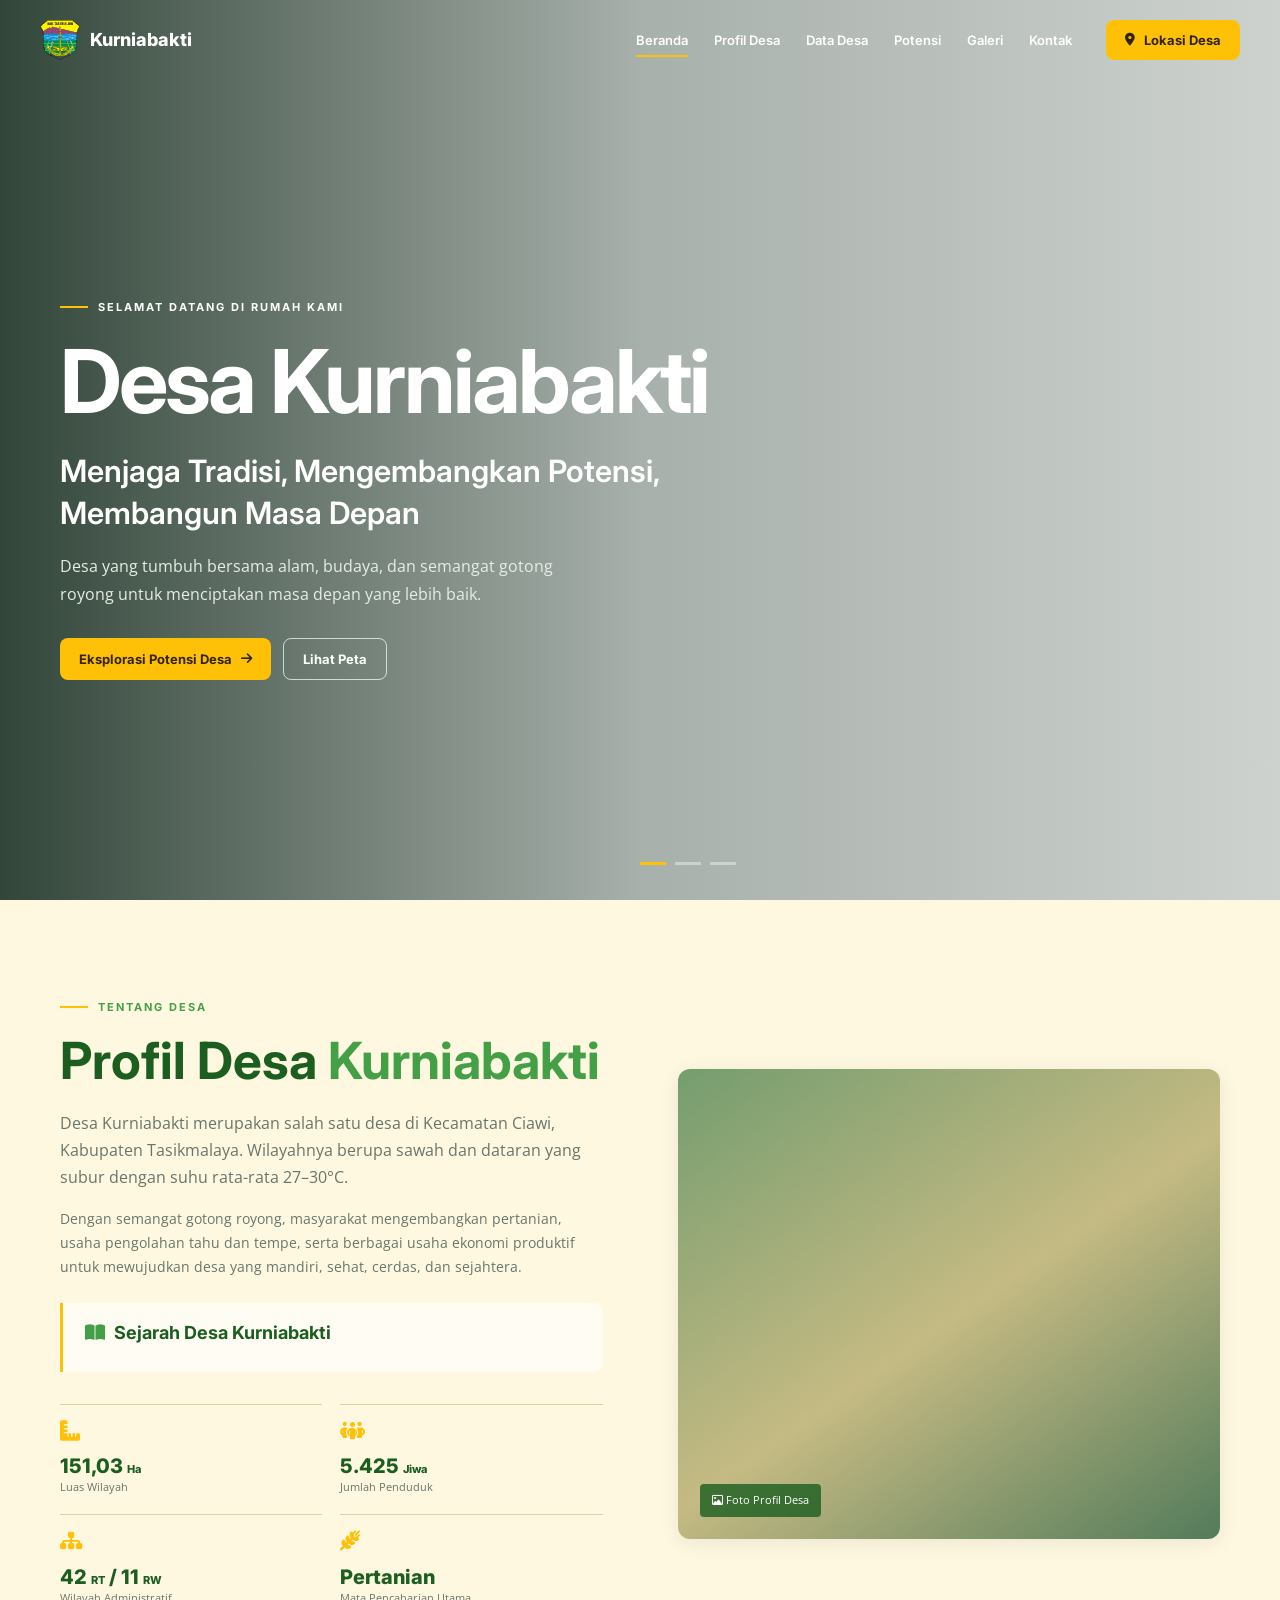
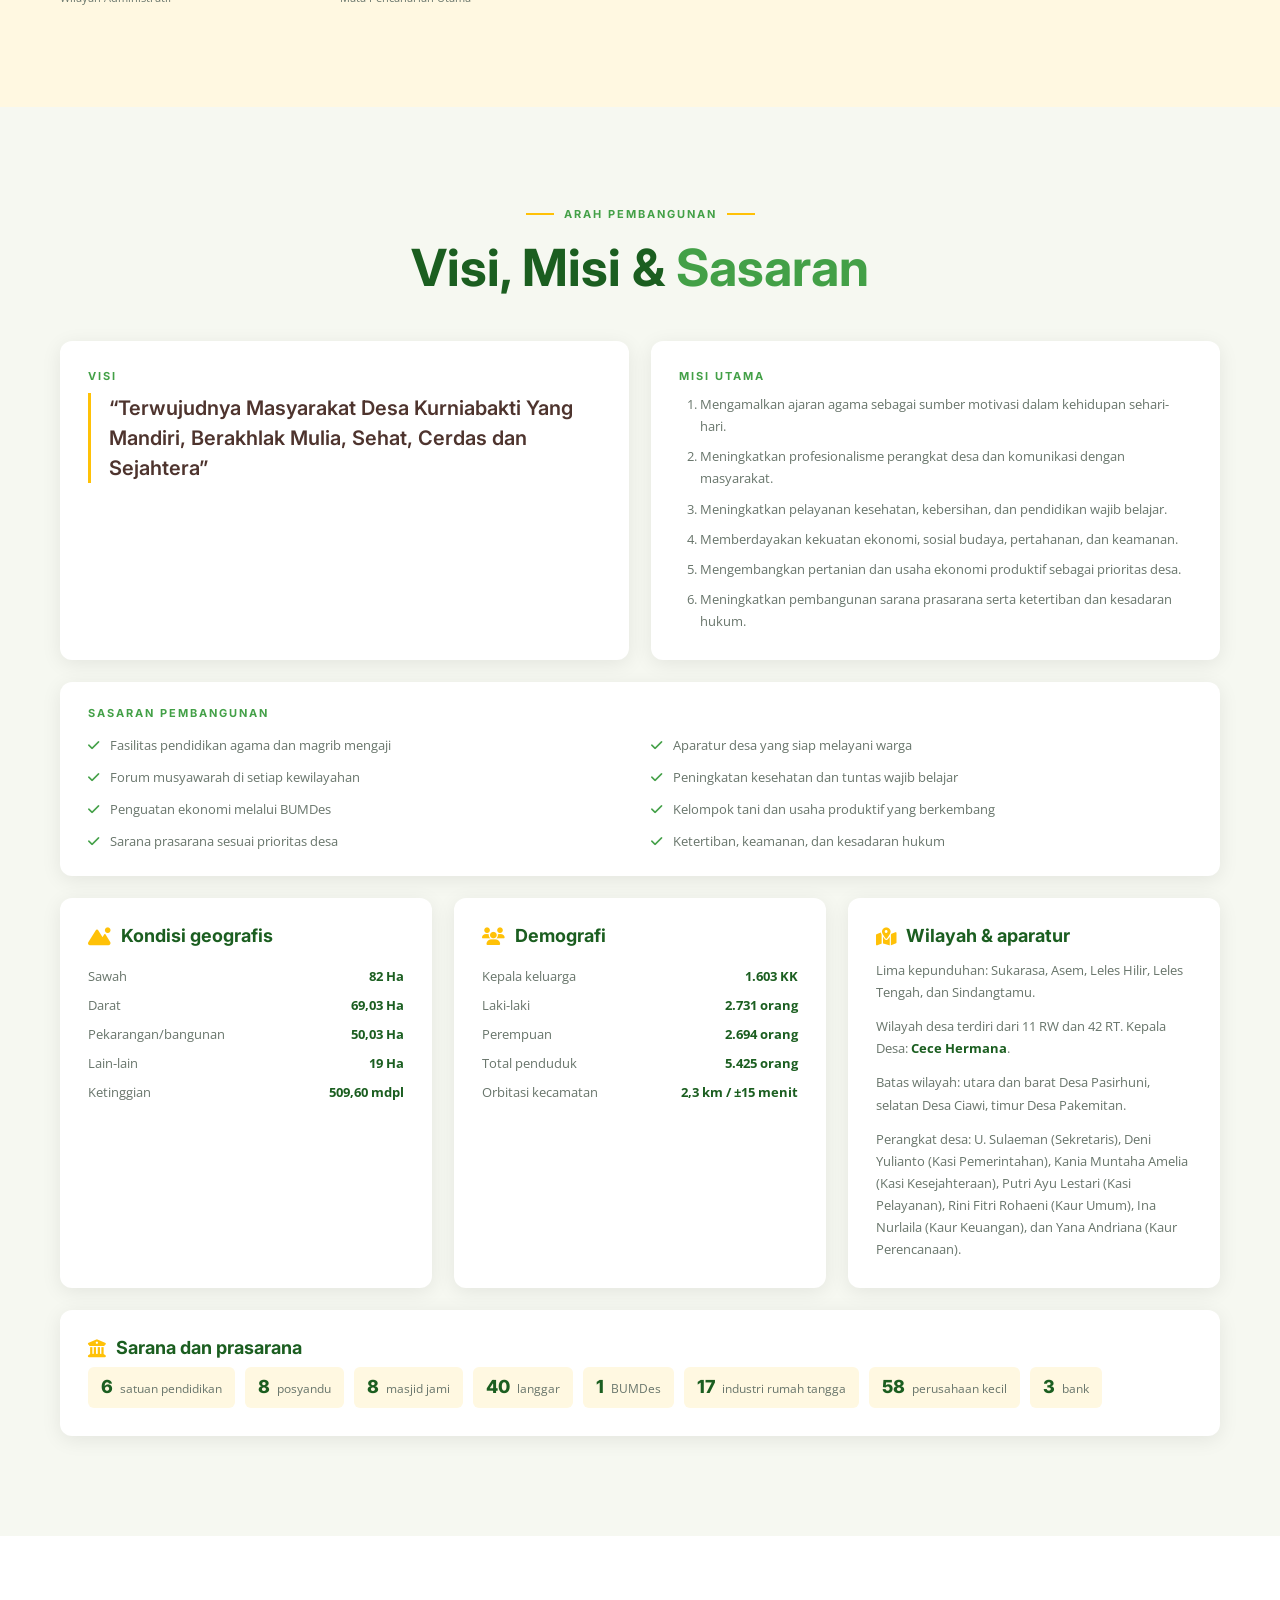
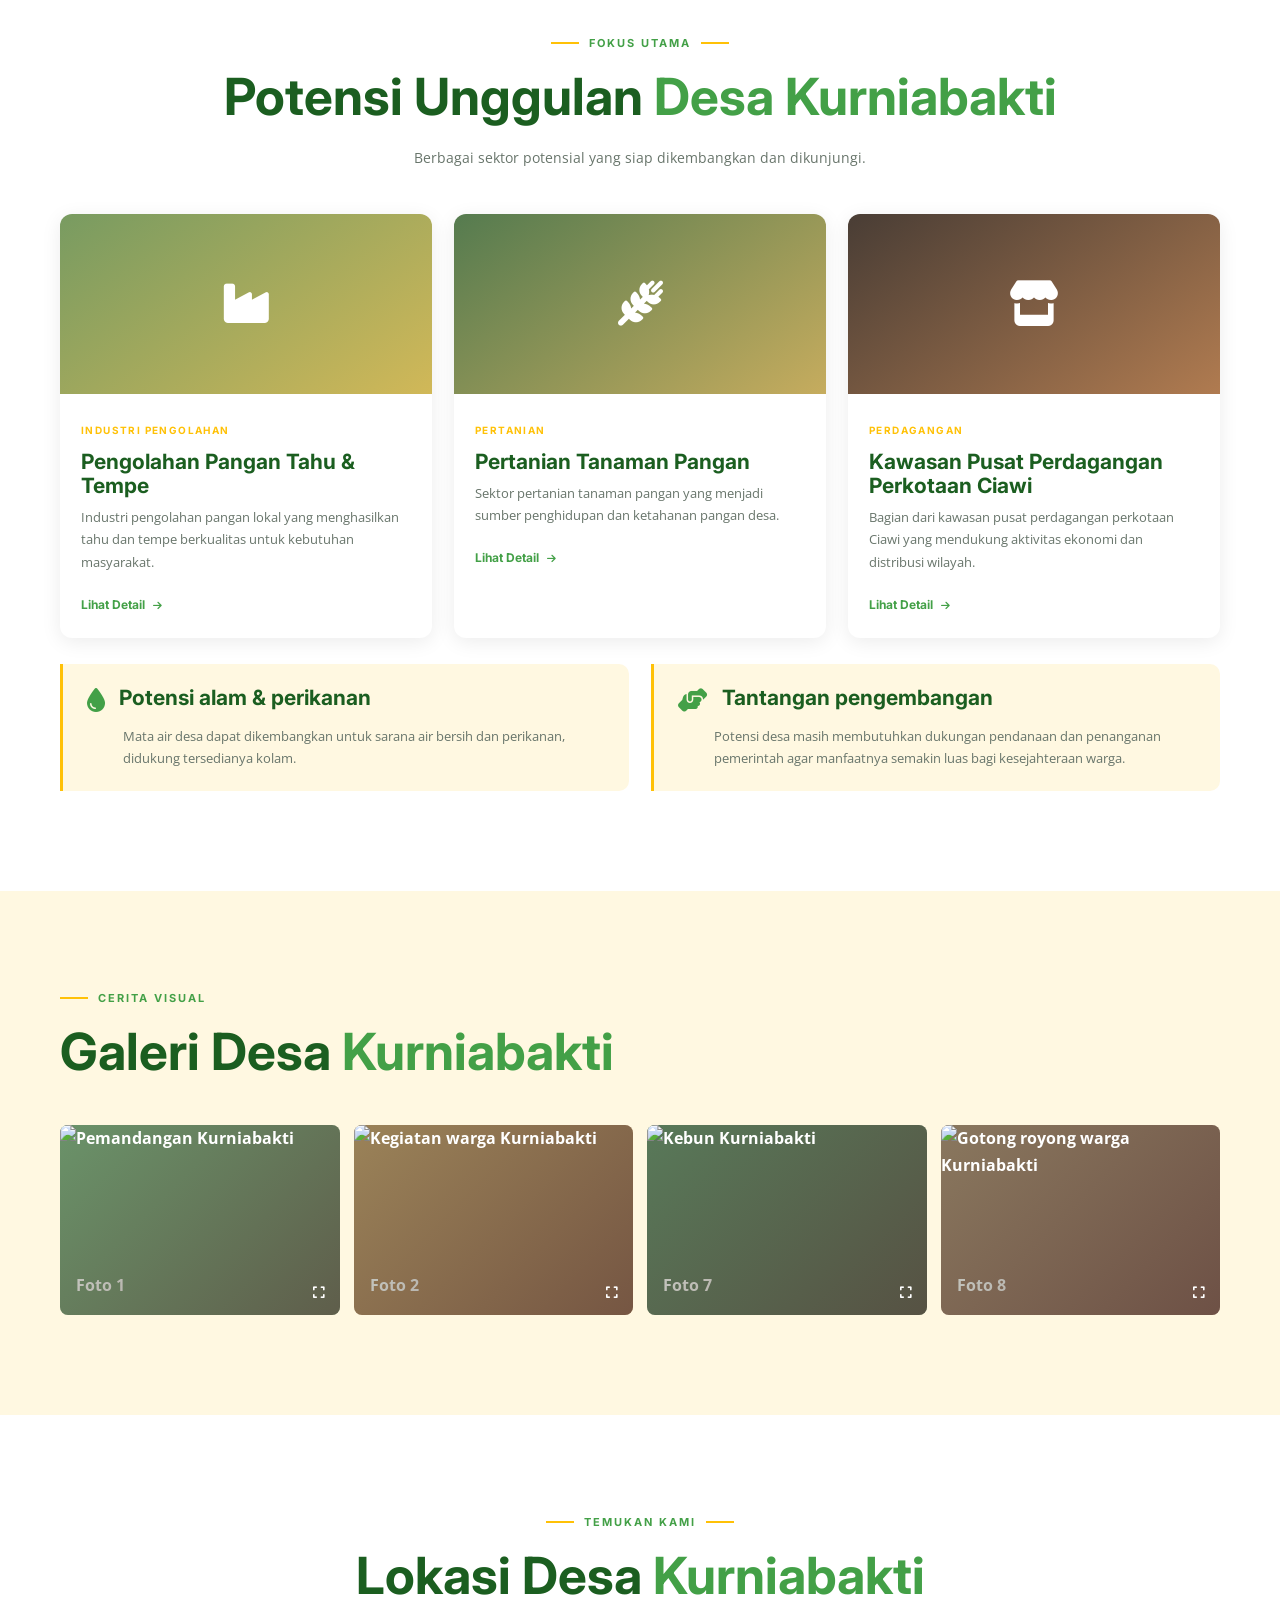
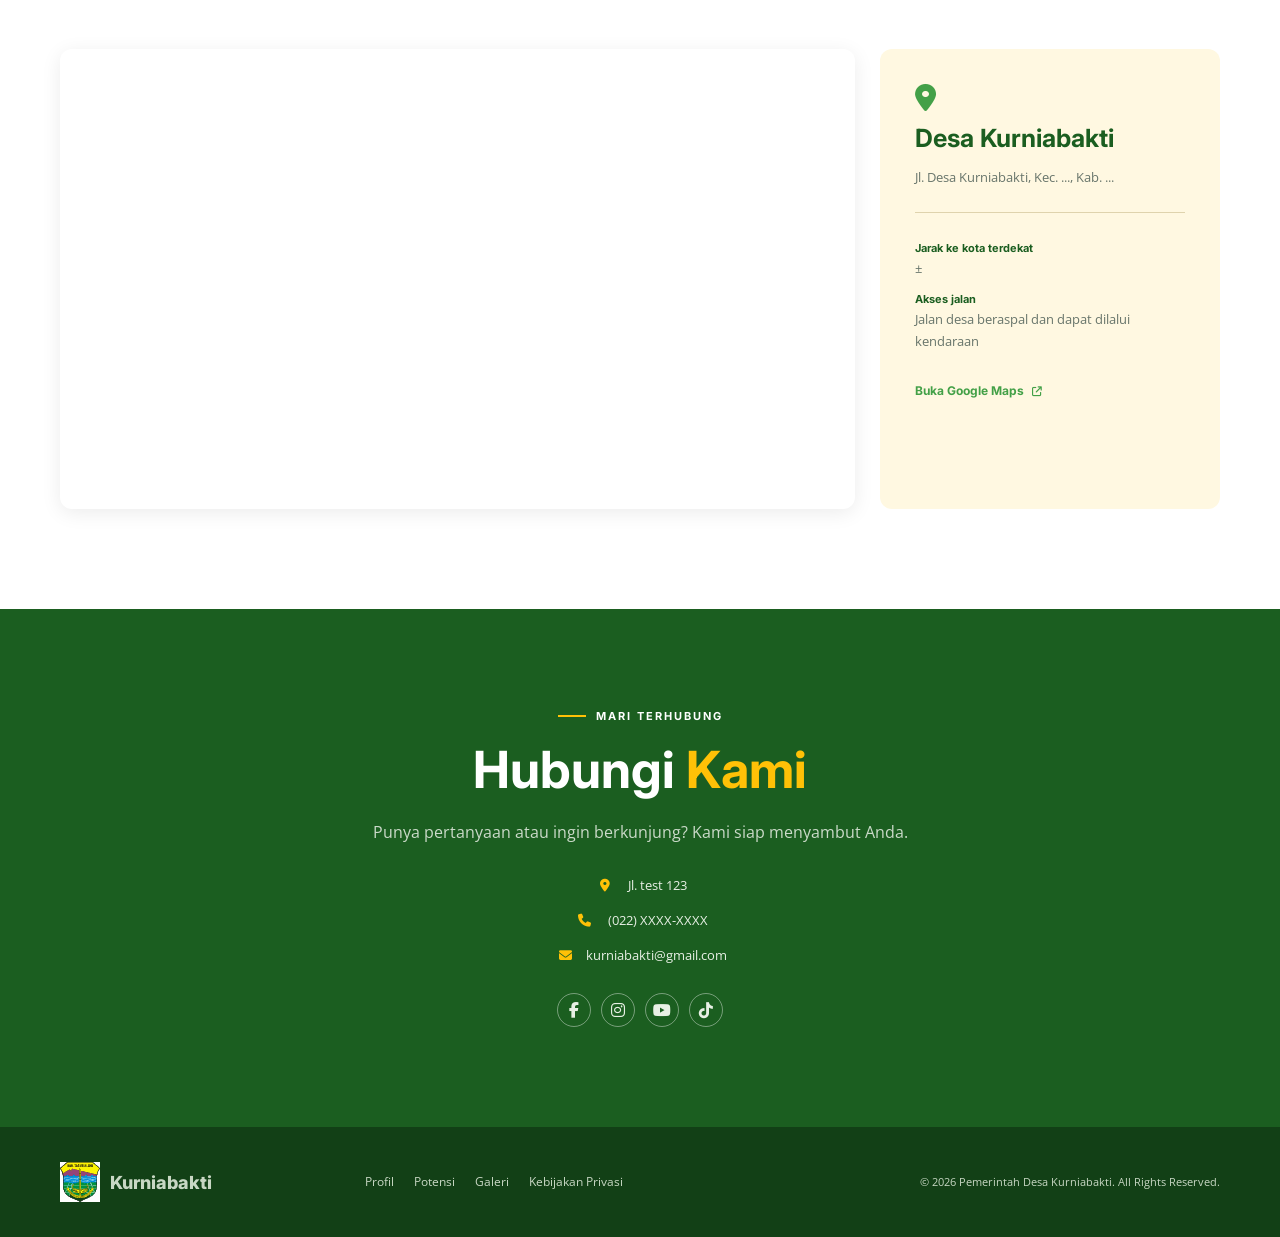
==== index.html @ 440e09b4 "pertama kali comit" ====
<!doctype html>
<html lang="id">
  <head>
    <meta charset="UTF-8" />
    <meta name="viewport" content="width=device-width, initial-scale=1.0" />
    <meta name="description" content="Website resmi Desa Kurniabakti" />
    <title>Desa Kurniabakti | Menjaga Tradisi, Mengembangkan Potensi</title>
    <link rel="preconnect" href="https://fonts.googleapis.com" />
    <link rel="preconnect" href="https://fonts.gstatic.com" crossorigin />
    <link
      href="https://fonts.googleapis.com/css2?family=Inter:wght@400;500;600;700;800&family=Open+Sans:wght@400;500;600;700&display=swap"
      rel="stylesheet"
    />
    <link
      rel="stylesheet"
      href="https://cdnjs.cloudflare.com/ajax/libs/font-awesome/6.5.2/css/all.min.css"
    />
    <link
      rel="stylesheet"
      href="https://unpkg.com/leaflet@1.9.4/dist/leaflet.css"
      crossorigin=""
    />
    <link rel="stylesheet" href="css/style.css" />
  </head>
  <body>
    <header class="site-header" id="top">
      <a class="brand" href="#beranda"
        ><img src="assets/icons/image.svg" alt="Logo Desa Kurniabakti" /><span
          >Kurniabakti<small></small></span></a
      ><button class="menu-toggle" aria-label="Buka menu">
        <i class="fa-solid fa-bars"></i>
      </button>
      <nav class="main-nav">
        <a class="active" href="#beranda">Beranda</a
        ><a href="#profil">Profil Desa</a><a href="#data-desa">Data Desa</a
        ><a href="#potensi">Potensi</a><a href="#galeri">Galeri</a
        ><a href="#kontak">Kontak</a>
      </nav>
      <a class="button button-accent" href="#peta"
        ><i class="fa-solid fa-location-dot"></i> Lokasi Desa</a
      >
    </header>
    <main>
      <section id="beranda" class="hero">
        <div class="hero-slides">
          <div class="hero-slide slide-one"></div>
          <div class="hero-slide slide-two"></div>
          <div class="hero-slide slide-three"></div>
        </div>
        <div class="hero-overlay"></div>
        <div class="hero-content container reveal">
          <p class="eyebrow light">
            <span></span> Selamat datang di rumah kami
          </p>
          <h1>Desa Kurniabakti</h1>
          <h2>Menjaga Tradisi, Mengembangkan Potensi, Membangun Masa Depan</h2>
          <p>
            Desa yang tumbuh bersama alam, budaya, dan semangat gotong royong
            untuk menciptakan masa depan yang lebih baik.
          </p>
          <div class="hero-actions">
            <a class="button button-accent" href="#potensi"
              >Eksplorasi Potensi Desa
              <i class="fa-solid fa-arrow-right"></i></a
            ><a class="button button-outline-light" href="#peta">Lihat Peta</a>
          </div>
        </div>
        <div class="slide-dots">
          <button class="active" aria-label="Slide 1"></button
          ><button aria-label="Slide 2"></button
          ><button aria-label="Slide 3"></button>
        </div>
      </section>
      <section id="profil" class="section profile-section">
        <div class="container profile-grid">
          <div class="reveal">
            <p class="eyebrow"><span></span> Tentang desa</p>
            <h2>Profil Desa <em>Kurniabakti</em></h2>
            <p class="lead">
              Desa Kurniabakti merupakan salah satu desa di Kecamatan Ciawi,
              Kabupaten Tasikmalaya. Wilayahnya berupa sawah dan dataran yang
              subur dengan suhu rata-rata 27–30°C.
            </p>
            <p>
              Dengan semangat gotong royong, masyarakat mengembangkan pertanian,
              usaha pengolahan tahu dan tempe, serta berbagai usaha ekonomi
              produktif untuk mewujudkan desa yang mandiri, sehat, cerdas, dan
              sejahtera.
            </p>
            <div class="history-block">
              <h3>
                <i class="fa-solid fa-book-open"></i> Sejarah Desa Kurniabakti
              </h3>
              <!-- <p>
                Tuliskan sejarah berdirinya Desa Kurniabakti di sini. Bagian ini
                dapat diisi dengan asal-usul nama desa, perkembangan wilayah,
                tokoh masyarakat, serta peristiwa penting yang membentuk desa.
              </p> -->
            </div>

            <div class="facts">
              <div>
                <i class="fa-solid fa-ruler-combined"></i
                ><strong>151,03 <small>Ha</small></strong
                ><span>Luas Wilayah</span>
              </div>
              <div>
                <i class="fa-solid fa-people-group"></i
                ><strong>5.425 <small>Jiwa</small></strong
                ><span>Jumlah Penduduk</span>
              </div>
              <div>
                <i class="fa-solid fa-sitemap"></i
                ><strong>42 <small>RT</small> / 11 <small>RW</small></strong
                ><span>Wilayah Administratif</span>
              </div>
              <div>
                <i class="fa-solid fa-wheat-awn"></i><strong>Pertanian</strong
                ><span>Mata Pencaharian Utama</span>
              </div>
            </div>
          </div>
          <div class="profile-image placeholder-photo reveal">
            <span><i class="fa-regular fa-image"></i> Foto Profil Desa</span>
          </div>
        </div>
      </section>

      <section id="data-desa" class="section village-data-section">
        <div class="container">
          <div class="section-heading center reveal">
            <p class="eyebrow"><span></span> Arah pembangunan <span></span></p>
            <h2>Visi, Misi &amp; <em>Sasaran</em></h2>
          </div>
          <div class="vision-mission-grid">
            <article class="info-panel reveal">
              <p class="eyebrow">Visi</p>
              <blockquote>
                “Terwujudnya Masyarakat Desa Kurniabakti Yang Mandiri, Berakhlak
                Mulia, Sehat, Cerdas dan Sejahtera”
              </blockquote>
            </article>
            <article class="info-panel reveal">
              <p class="eyebrow">Misi utama</p>
              <ol class="mission-list">
                <li>
                  Mengamalkan ajaran agama sebagai sumber motivasi dalam
                  kehidupan sehari-hari.
                </li>
                <li>
                  Meningkatkan profesionalisme perangkat desa dan komunikasi
                  dengan masyarakat.
                </li>
                <li>
                  Meningkatkan pelayanan kesehatan, kebersihan, dan pendidikan
                  wajib belajar.
                </li>
                <li>
                  Memberdayakan kekuatan ekonomi, sosial budaya, pertahanan, dan
                  keamanan.
                </li>
                <li>
                  Mengembangkan pertanian dan usaha ekonomi produktif sebagai
                  prioritas desa.
                </li>
                <li>
                  Meningkatkan pembangunan sarana prasarana serta ketertiban dan
                  kesadaran hukum.
                </li>
              </ol>
            </article>
          </div>
          <div class="targets-panel reveal">
            <p class="eyebrow">Sasaran pembangunan</p>
            <div class="target-list">
              <span
                ><i class="fa-solid fa-check"></i> Fasilitas pendidikan agama
                dan magrib mengaji</span
              >
              <span
                ><i class="fa-solid fa-check"></i> Aparatur desa yang siap
                melayani warga</span
              >
              <span
                ><i class="fa-solid fa-check"></i> Forum musyawarah di setiap
                kewilayahan</span
              >
              <span
                ><i class="fa-solid fa-check"></i> Peningkatan kesehatan dan
                tuntas wajib belajar</span
              >
              <span
                ><i class="fa-solid fa-check"></i> Penguatan ekonomi melalui
                BUMDes</span
              >
              <span
                ><i class="fa-solid fa-check"></i> Kelompok tani dan usaha
                produktif yang berkembang</span
              >
              <span
                ><i class="fa-solid fa-check"></i> Sarana prasarana sesuai
                prioritas desa</span
              >
              <span
                ><i class="fa-solid fa-check"></i> Ketertiban, keamanan, dan
                kesadaran hukum</span
              >
            </div>
          </div>
          <div class="data-grid">
            <article class="data-card reveal">
              <h3>
                <i class="fa-solid fa-mountain-sun"></i> Kondisi geografis
              </h3>
              <dl>
                <dt>Sawah</dt>
                <dd>82 Ha</dd>
                <dt>Darat</dt>
                <dd>69,03 Ha</dd>
                <dt>Pekarangan/bangunan</dt>
                <dd>50,03 Ha</dd>
                <dt>Lain-lain</dt>
                <dd>19 Ha</dd>
                <dt>Ketinggian</dt>
                <dd>509,60 mdpl</dd>
              </dl>
            </article>
            <article class="data-card reveal">
              <h3><i class="fa-solid fa-users"></i> Demografi</h3>
              <dl>
                <dt>Kepala keluarga</dt>
                <dd>1.603 KK</dd>
                <dt>Laki-laki</dt>
                <dd>2.731 orang</dd>
                <dt>Perempuan</dt>
                <dd>2.694 orang</dd>
                <dt>Total penduduk</dt>
                <dd>5.425 orang</dd>
                <dt>Orbitasi kecamatan</dt>
                <dd>2,3 km / ±15 menit</dd>
              </dl>
            </article>
            <article class="data-card reveal">
              <h3>
                <i class="fa-solid fa-map-location-dot"></i> Wilayah &amp;
                aparatur
              </h3>
              <p class="data-muted">
                Lima kepunduhan: Sukarasa, Asem, Leles Hilir, Leles Tengah, dan
                Sindangtamu.
              </p>
              <p class="data-muted">
                Wilayah desa terdiri dari 11 RW dan 42 RT. Kepala Desa:
                <strong>Cece Hermana</strong>.
              </p>
              <p class="data-muted">
                Batas wilayah: utara dan barat Desa Pasirhuni, selatan Desa
                Ciawi, timur Desa Pakemitan.
              </p>
              <p class="data-muted">
                Perangkat desa: U. Sulaeman (Sekretaris), Deni Yulianto (Kasi
                Pemerintahan), Kania Muntaha Amelia (Kasi Kesejahteraan), Putri
                Ayu Lestari (Kasi Pelayanan), Rini Fitri Rohaeni (Kaur Umum),
                Ina Nurlaila (Kaur Keuangan), dan Yana Andriana (Kaur
                Perencanaan).
              </p>
            </article>
          </div>
          <div class="facilities reveal">
            <h3>
              <i class="fa-solid fa-building-columns"></i> Sarana dan prasarana
            </h3>
            <div class="facility-list">
              <span><b>6</b> satuan pendidikan</span
              ><span><b>8</b> posyandu</span><span><b>8</b> masjid jami</span
              ><span><b>40</b> langgar</span><span><b>1</b> BUMDes</span
              ><span><b>17</b> industri rumah tangga</span
              ><span><b>58</b> perusahaan kecil</span><span><b>3</b> bank</span>
            </div>
          </div>
        </div>
      </section>

      <section id="potensi" class="section potential-section">
        <div class="container">
          <div class="section-heading center reveal">
            <p class="eyebrow"><span></span> Fokus utama <span></span></p>
            <h2>Potensi Unggulan <em>Desa Kurniabakti</em></h2>
            <p>
              Berbagai sektor potensial yang siap dikembangkan dan dikunjungi.
            </p>
          </div>
          <div class="potential-grid">
            <article class="potential-card reveal">
              <div class="card-image photo-farm">
                <i class="fa-solid fa-industry"></i>
              </div>
              <div class="card-content">
                <span class="card-tag">Industri Pengolahan</span>
                <h3>Pengolahan Pangan Tahu &amp; Tempe</h3>
                <p>
                  Industri pengolahan pangan lokal yang menghasilkan tahu dan
                  tempe berkualitas untuk kebutuhan masyarakat.
                </p>
                <a href="detail-potensi.html?id=tahu-tempe" class="detail-link"
                  >Lihat Detail <i class="fa-solid fa-arrow-right"></i
                ></a>
              </div>
            </article>
            <article class="potential-card reveal">
              <div class="card-image photo-bamboo">
                <i class="fa-solid fa-wheat-awn"></i>
              </div>
              <div class="card-content">
                <span class="card-tag">Pertanian</span>
                <h3>Pertanian Tanaman Pangan</h3>
                <p>
                  Sektor pertanian tanaman pangan yang menjadi sumber
                  penghidupan dan ketahanan pangan desa.
                </p>
                <a
                  href="detail-potensi.html?id=pertanian-tanaman-pangan"
                  class="detail-link"
                  >Lihat Detail <i class="fa-solid fa-arrow-right"></i
                ></a>
              </div>
            </article>
            <article class="potential-card reveal">
              <div class="card-image photo-coffee">
                <i class="fa-solid fa-store"></i>
              </div>
              <div class="card-content">
                <span class="card-tag">Perdagangan</span>
                <h3>Kawasan Pusat Perdagangan Perkotaan Ciawi</h3>
                <p>
                  Bagian dari kawasan pusat perdagangan perkotaan Ciawi yang
                  mendukung aktivitas ekonomi dan distribusi wilayah.
                </p>
                <a
                  href="detail-potensi.html?id=perdagangan-ciawi"
                  class="detail-link"
                  >Lihat Detail <i class="fa-solid fa-arrow-right"></i
                ></a>
              </div>
            </article>
          </div>
          <div class="potential-note reveal">
            <div>
              <i class="fa-solid fa-droplet"></i>
              <h3>Potensi alam &amp; perikanan</h3>
              <p>
                Mata air desa dapat dikembangkan untuk sarana air bersih dan
                perikanan, didukung tersedianya kolam.
              </p>
            </div>
            <div>
              <i class="fa-solid fa-handshake-angle"></i>
              <h3>Tantangan pengembangan</h3>
              <p>
                Potensi desa masih membutuhkan dukungan pendanaan dan penanganan
                pemerintah agar manfaatnya semakin luas bagi kesejahteraan
                warga.
              </p>
            </div>
          </div>
        </div>
      </section>
      <section id="galeri" class="section gallery-section">
        <div class="container">
          <div class="section-heading reveal">
            <p class="eyebrow"><span></span> Cerita visual</p>
            <h2>Galeri Desa <em>Kurniabakti</em></h2>
          </div>
          <div class="gallery-grid">
            <button
              class="gallery-photo gallery-1 reveal"
              data-title="Pemandangan Kurniabakti"
            >
              <img src="assets/img/foto-1.jpg" alt="Pemandangan Kurniabakti" />
              Foto 1 <i class="fa-solid fa-expand"></i></button
            ><button
              class="gallery-photo gallery-2 reveal"
              data-title="Kegiatan Warga"
            >
              <img
                src="assets/img/foto-2.jpg"
                alt="Kegiatan warga Kurniabakti"
              />
              Foto 2 <i class="fa-solid fa-expand"></i></button
            ><button
              class="gallery-photo gallery-7 reveal"
              data-title="Kebun Kopi"
            >
              <img src="assets/img/foto-7.jpg" alt="Kebun Kurniabakti" />
              Foto 7 <i class="fa-solid fa-expand"></i></button
            ><button
              class="gallery-photo gallery-8 reveal"
              data-title="Gotong Royong"
            >
              <img
                src="assets/img/foto-8.jpg"
                alt="Gotong royong warga Kurniabakti"
              />
              Foto 8 <i class="fa-solid fa-expand"></i>
            </button>
          </div>
        </div>
      </section>
      <section id="peta" class="section map-section">
        <div class="container">
          <div class="section-heading center reveal">
            <p class="eyebrow"><span></span> Temukan kami <span></span></p>
            <h2>Lokasi Desa <em>Kurniabakti</em></h2>
          </div>
          <div class="map-grid">
            <div id="map" class="map-frame reveal"></div>
            <div class="map-info reveal">
              <i class="fa-solid fa-location-dot"></i>
              <h3>Desa Kurniabakti</h3>
              <p>Jl. Desa Kurniabakti, Kec. ..., Kab. ...</p>
              <dl>
                <dt>Jarak ke kota terdekat</dt>
                <dd>±</dd>
                <dt>Akses jalan</dt>
                <dd>Jalan desa beraspal dan dapat dilalui kendaraan</dd>
              </dl>
              <a
                class="detail-link"
                href="https://www.google.com/maps/search/?api=1&amp;query=-7.15278,108.13944"
                target="_blank"
                rel="noreferrer"
                >Buka Google Maps
                <i class="fa-solid fa-arrow-up-right-from-square"></i
              ></a>
            </div>
          </div>
        </div>
      </section>
      <section id="kontak" class="section contact-section">
        <div class="container contact-grid">
          <div class="reveal">
            <p class="eyebrow light"><span></span> Mari terhubung</p>
            <h2>Hubungi <em>Kami</em></h2>
            <p class="lead">
              Punya pertanyaan atau ingin berkunjung? Kami siap menyambut Anda.
            </p>
            <div class="contact-list">
              <p><i class="fa-solid fa-location-dot"></i> Jl. test 123</p>
              <p><i class="fa-solid fa-phone"></i> (022) XXXX-XXXX</p>
              <p><i class="fa-solid fa-envelope"></i>kurniabakti@gmail.com</p>
            </div>
            <div class="social-links">
              <a href="#kontak" aria-label="Facebook"
                ><i class="fa-brands fa-facebook-f"></i></a
              ><a href="#kontak" aria-label="Instagram"
                ><i class="fa-brands fa-instagram"></i></a
              ><a href="#kontak" aria-label="YouTube"
                ><i class="fa-brands fa-youtube"></i></a
              ><a href="#kontak" aria-label="TikTok"
                ><i class="fa-brands fa-tiktok"></i
              ></a>
            </div>
          </div>
        </div>
      </section>
    </main>
    <footer class="site-footer">
      <div class="container footer-grid">
        <a class="brand" href="#beranda"
          ><img src="assets/icons/logo2.svg" alt="Logo desa" /><span
            >Kurniabakti<small></small></span
        ></a>
        <nav>
          <a href="#profil">Profil</a><a href="#potensi">Potensi</a
          ><a href="#galeri">Galeri</a><a href="#">Kebijakan Privasi</a>
        </nav>
        <p>© 2026 Pemerintah Desa Kurniabakti. All Rights Reserved.<br /></p>
      </div>
    </footer>
    <div class="lightbox" role="dialog" aria-modal="true">
      <button aria-label="Tutup"><i class="fa-solid fa-xmark"></i></button>
      <div class="lightbox-photo"><span></span></div>
    </div>
    <script
      src="https://unpkg.com/leaflet@1.9.4/dist/leaflet.js"
      crossorigin=""
    ></script>
    <script src="js/script.js"></script>
  </body>
</html>
---- css/style.css ----
@import url("detail.css");
:root {
  --green: #1b5e20;
  --green2: #43a047;
  --brown: #4e342e;
  --cream: #fff8e1;
  --gold: #ffc107;
  --ink: #203026;
  --muted: #68756b;
  --white: #fff;
  --shadow: 0 4px 20px rgba(0, 0, 0, 0.08);
}
* {
  box-sizing: border-box;
}
html {
  scroll-behavior: smooth;
}
body {
  margin: 0;
  color: var(--ink);
  font-family: "Open Sans", sans-serif;
  line-height: 1.7;
  background: #fff;
}
.container {
  width: min(1160px, calc(100% - 48px));
  margin: auto;
}
h1,
h2,
h3 {
  font-family: Inter, sans-serif;
  line-height: 1.15;
}
h1 {
  font-size: clamp(48px, 7vw, 88px);
  margin: 0 0 18px;
  letter-spacing: -3px;
}
h2 {
  font-size: clamp(34px, 4vw, 52px);
  color: var(--green);
  margin: 0 0 20px;
}
h3 {
  color: var(--green);
  margin: 8px 0;
  font-size: 21px;
}
em {
  font-style: normal;
  color: var(--green2);
}
a {
  color: inherit;
  text-decoration: none;
}
button,
input,
textarea {
  font: inherit;
}
.site-header {
  position: fixed;
  top: 0;
  left: 0;
  right: 0;
  height: 80px;
  padding: 0 max(24px, calc((100% - 1200px) / 2));
  display: flex;
  align-items: center;
  gap: 34px;
  z-index: 20;
  color: #fff;
  transition: 0.3s;
  border-bottom: 1px solid transparent;
}
.site-header.scrolled {
  background: rgba(27, 94, 32, 0.97);
  box-shadow: 0 2px 18px rgba(0, 0, 0, 0.12);
}
.brand {
  display: flex;
  align-items: center;
  gap: 10px;
  font:
    800 18px Inter,
    sans-serif;
  margin-right: auto;
}
.brand img {
  width: 40px;
  height: 40px;
}
.brand small {
  display: block;
  color: var(--gold);
  font: 600 8px "Open Sans";
  letter-spacing: 2px;
  line-height: 1.2;
}
.main-nav {
  display: flex;
  gap: 26px;
  font:
    600 13px Inter,
    sans-serif;
}
.main-nav a {
  position: relative;
  padding: 28px 0;
}
.main-nav a:after {
  content: "";
  position: absolute;
  bottom: 19px;
  left: 0;
  right: 100%;
  height: 2px;
  background: var(--gold);
  transition: 0.25s;
}
.main-nav a:hover:after,
.main-nav a.active:after {
  right: 0;
}
.button {
  border: 0;
  border-radius: 8px;
  padding: 12px 19px;
  display: inline-flex;
  align-items: center;
  justify-content: center;
  gap: 9px;
  font:
    700 13px Inter,
    sans-serif;
  transition: 0.25s;
}
.button-accent {
  background: var(--gold);
  color: #332400;
}
.button-accent:hover {
  transform: translateY(-3px);
  box-shadow: 0 8px 20px rgba(255, 193, 7, 0.28);
}
.button-outline-light {
  border: 1px solid rgba(255, 255, 255, 0.7);
  color: #fff;
}
.button-outline-light:hover {
  background: #fff;
  color: var(--green);
}
.menu-toggle {
  display: none;
  background: none;
  color: #fff;
  border: 0;
  font-size: 22px;
}
.hero {
  height: 100vh;
  min-height: 650px;
  position: relative;
  overflow: hidden;
  display: flex;
  align-items: center;
  color: #fff;
}
.hero-slides,
.hero-slide,
.hero-overlay {
  position: absolute;
  inset: 0;
}
.hero-slide {
  opacity: 0;
  background-size: cover;
  background-position: center;
  animation: heroFade 15s infinite;
}
.slide-one {
  background: linear-gradient(135deg, #769d63, #cad28e 50%, #5e8761);
}
.slide-two {
  background: linear-gradient(135deg, #416d70, #94b792 47%, #d6bb7d);
  animation-delay: 5s;
}
.slide-three {
  background: linear-gradient(135deg, #675c51, #b6a274 50%, #537b5c);
  animation-delay: 10s;
}
.hero-slide:after {
  /* content: "PLACEHOLDER PEMANDANGAN DESA"; */
  position: absolute;
  inset: 0;
  display: grid;
  place-items: center;
  color: rgba(255, 255, 255, 0.22);
  font: 700 14px Inter;
  letter-spacing: 4px;
}
.hero-overlay {
  background: linear-gradient(
    90deg,
    rgba(5, 29, 14, 0.82),
    rgba(5, 29, 14, 0.35),
    rgba(5, 29, 14, 0.2)
  );
}
.hero-content {
  position: relative;
  z-index: 1;
  padding-top: 80px;
}
.hero-content h2 {
  max-width: 700px;
  color: #fff;
  font-size: clamp(21px, 2.4vw, 32px);
  font-weight: 600;
  line-height: 1.35;
}
.hero-content > p:not(.eyebrow) {
  max-width: 550px;
  color: #e6eee5;
}
.hero-actions {
  display: flex;
  gap: 12px;
  margin-top: 30px;
}
.eyebrow {
  display: flex;
  gap: 10px;
  align-items: center;
  text-transform: uppercase;
  letter-spacing: 2px;
  font: 700 11px Inter;
  color: var(--green2);
  margin: 0 0 17px;
}
.eyebrow span {
  width: 28px;
  height: 2px;
  background: var(--gold);
}
.eyebrow.light {
  color: #fff;
}
.slide-dots {
  position: absolute;
  z-index: 2;
  bottom: 35px;
  left: 50%;
  display: flex;
  gap: 9px;
}
.slide-dots button {
  width: 26px;
  height: 3px;
  border: 0;
  background: #ffffff66;
}
.slide-dots button.active {
  background: var(--gold);
}
@keyframes heroFade {
  0%,
  30% {
    opacity: 1;
  }
  33%,
  97% {
    opacity: 0;
  }
  100% {
    opacity: 1;
  }
}
.section {
  padding: 100px 0;
}
.profile-section {
  background: var(--cream);
}
.profile-grid {
  display: grid;
  grid-template-columns: 1fr 1fr;
  gap: 75px;
  align-items: center;
}
.profile-grid p:not(.eyebrow) {
  color: var(--muted);
  font-size: 14px;
}
.lead {
  font-size: 16px !important;
}
.profile-image,
.placeholder-photo {
  height: 470px;
  border-radius: 12px;
  display: flex;
  align-items: end;
  padding: 22px;
  background: linear-gradient(145deg, #759d6f, #c5ba83 52%, #537b5a);
  box-shadow: var(--shadow);
  position: relative;
}
.placeholder-photo:before {
  /* content: "PLACEHOLDER FOTO"; */
  position: absolute;
  inset: 0;
  display: grid;
  place-items: center;
  color: #ffffff66;
  font: 700 13px Inter;
  letter-spacing: 3px;
}
.placeholder-photo span {
  position: relative;
  background: rgba(27, 94, 32, 0.8);
  color: #fff;
  padding: 7px 12px;
  border-radius: 4px;
  font-size: 11px;
}
.facts {
  display: grid;
  grid-template-columns: repeat(2, 1fr);
  gap: 18px;
  margin-top: 32px;
}
.facts div {
  border-top: 1px solid #dbcfa6;
  padding-top: 14px;
}
.facts i {
  color: var(--gold);
  font-size: 20px;
}
.facts strong,
.facts span {
  display: block;
}
.facts strong {
  font: 800 20px Inter;
  color: var(--green);
  margin-top: 8px;
}
.facts small {
  font-size: 11px;
}
.facts span {
  font-size: 11px;
  color: var(--muted);
}
.history-block {
  margin-top: 24px;
  padding: 20px 22px;
  border-left: 3px solid var(--gold);
  border-radius: 0 10px 10px 0;
  background: rgba(255, 255, 255, 0.62);
}
.history-block h3 {
  display: flex;
  align-items: center;
  gap: 9px;
  margin: 0 0 8px;
  font-size: 18px;
}
.history-block h3 i {
  color: var(--green2);
}
.history-block p {
  margin: 0;
  color: var(--muted);
  font-size: 13px !important;
}
.village-data-section {
  background: #f6f8f1;
}
.vision-mission-grid,
.data-grid {
  display: grid;
  grid-template-columns: repeat(2, 1fr);
  gap: 22px;
  margin-bottom: 22px;
}
.info-panel,
.data-card,
.facilities {
  background: #fff;
  border-radius: 12px;
  padding: 28px;
  box-shadow: var(--shadow);
}
.info-panel .eyebrow {
  margin-bottom: 10px;
}
.info-panel blockquote {
  margin: 0;
  color: var(--brown);
  font:
    600 20px/1.5 Inter,
    sans-serif;
  border-left: 3px solid var(--gold);
  padding-left: 18px;
}
.mission-list {
  margin: 0;
  padding-left: 21px;
  color: var(--muted);
  font-size: 13px;
}
.mission-list li + li {
  margin-top: 8px;
}
.targets-panel {
  background: #fff;
  border-radius: 12px;
  padding: 24px 28px;
  margin-bottom: 22px;
  box-shadow: var(--shadow);
}
.targets-panel .eyebrow {
  margin-bottom: 14px;
}
.target-list {
  display: grid;
  grid-template-columns: repeat(2, 1fr);
  gap: 10px 22px;
}
.target-list span {
  color: var(--muted);
  font-size: 13px;
}
.target-list i {
  color: var(--green2);
  margin-right: 8px;
}
.data-grid {
  grid-template-columns: repeat(3, 1fr);
}
.data-card h3,
.facilities h3 {
  display: flex;
  gap: 10px;
  align-items: center;
  margin-top: 0;
  font-size: 18px;
}
.data-card h3 i,
.facilities h3 i {
  color: var(--gold);
}
.data-card dl {
  margin: 18px 0 0;
  display: grid;
  grid-template-columns: 1fr auto;
  gap: 7px 12px;
  font-size: 13px;
}
.data-card dt {
  color: var(--muted);
}
.data-card dd {
  margin: 0;
  color: var(--green);
  font-weight: 700;
  text-align: right;
}
.data-muted {
  color: var(--muted);
  font-size: 13px;
  margin: 12px 0 0;
}
.data-muted strong {
  color: var(--green);
}
.facilities {
  margin-top: 22px;
}
.facility-list {
  display: flex;
  flex-wrap: wrap;
  gap: 10px;
}
.facility-list span {
  background: var(--cream);
  border-radius: 6px;
  padding: 9px 13px;
  color: var(--muted);
  font-size: 12px;
}
.facility-list b {
  color: var(--green);
  font: 800 18px Inter;
  margin-right: 4px;
}
.potential-section {
  background: #fff;
}
.section-heading {
  margin-bottom: 44px;
}
.section-heading.center {
  text-align: center;
}
.section-heading.center .eyebrow {
  justify-content: center;
}
.section-heading > p:last-child {
  color: var(--muted);
  font-size: 14px;
}
.potential-grid {
  display: grid;
  grid-template-columns: repeat(3, 1fr);
  gap: 22px;
}
.potential-card {
  background: #fff;
  border-radius: 12px;
  overflow: hidden;
  box-shadow: var(--shadow);
  transition: 0.3s;
}
.potential-card:hover {
  transform: translateY(-7px);
  box-shadow: 0 12px 30px rgba(0, 0, 0, 0.13);
}
.card-image {
  height: 180px;
  display: grid;
  place-items: center;
  color: #fff;
  font-size: 45px;
  position: relative;
}
.card-image:after {
  /* content: "PLACEHOLDER"; */
  position: absolute;
  bottom: 12px;
  right: 14px;
  font: 700 9px Inter;
  letter-spacing: 1px;
  opacity: 0.7;
}
.photo-farm {
  background: linear-gradient(145deg, #789b61, #d1b858);
}
.photo-coffee {
  background: linear-gradient(145deg, #493d35, #b07b50);
}
.photo-bamboo {
  background: linear-gradient(145deg, #557b4f, #c6ac5e);
}
.photo-waterfall {
  background: linear-gradient(145deg, #42818a, #a4c9ab);
}
.photo-culture {
  background: linear-gradient(145deg, #805a6c, #d19b69);
}
.photo-food {
  background: linear-gradient(145deg, #b06e48, #e0bb68);
}
.card-content {
  padding: 21px;
}
.card-tag {
  color: var(--gold);
  font: 700 10px Inter;
  text-transform: uppercase;
  letter-spacing: 1.4px;
}
.card-content p {
  color: var(--muted);
  font-size: 13px;
  min-height: 43px;
  margin: 6px 0 17px;
}
.detail-link {
  color: var(--green2);
  font: 700 12px Inter;
}
.detail-link i {
  margin-left: 5px;
  font-size: 10px;
}
.potential-note {
  display: grid;
  grid-template-columns: repeat(2, 1fr);
  gap: 22px;
  margin-top: 26px;
}
.potential-note > div {
  padding: 22px 24px;
  border-left: 3px solid var(--gold);
  background: var(--cream);
  border-radius: 0 10px 10px 0;
}
.potential-note i {
  color: var(--green2);
  font-size: 24px;
}
.potential-note h3 {
  display: inline-block;
  margin: 0 0 0 10px;
  vertical-align: 4px;
}
.potential-note p {
  margin: 8px 0 0 36px;
  color: var(--muted);
  font-size: 13px;
}
.gallery-section {
  background: var(--cream);
}
.gallery-grid {
  display: grid;
  grid-template-columns: repeat(4, 1fr);
  gap: 14px;
}
.gallery-photo {
  height: 190px;
  border: 0;
  border-radius: 8px;
  background: #849b82;
  display: flex;
  align-items: end;
  justify-content: space-between;
  padding: 16px;
  color: #fff;
  font-weight: 700;
  text-align: left;
  position: relative;
  overflow: hidden;
  transition: 0.3s;
}
.gallery-photo:before {
  content: "";
  position: absolute;
  inset: 0;
  background: linear-gradient(
    135deg,
    rgba(27, 94, 32, 0.15),
    rgba(78, 52, 46, 0.6)
  );
  z-index: 1;
}
.gallery-photo img {
  position: absolute;
  inset: 0;
  width: 100%;
  height: 100%;
  object-fit: cover;
}
.gallery-photo:hover {
  transform: scale(1.025);
}
.gallery-photo > * {
  position: relative;
  z-index: 2;
}
.gallery-photo i {
  font-size: 13px;
}
.gallery-1 {
  background: #789c76;
}
.gallery-2 {
  background: #b18962;
}
.gallery-3 {
  background: #8ba96d;
}
.gallery-4 {
  background: #a18187;
}
.gallery-5 {
  background: #6d9a98;
}
.gallery-6 {
  background: #c1a063;
}
.gallery-7 {
  background: #637e63;
}
.gallery-8 {
  background: #9d7c69;
}
.map-section {
  background: #fff;
}
.map-grid {
  display: grid;
  grid-template-columns: 1.4fr 0.6fr;
  gap: 25px;
  align-items: stretch;
}
.map-frame {
  height: 460px;
  border-radius: 12px;
  box-shadow: var(--shadow);
  z-index: 1;
}
.map-info {
  padding: 35px;
  background: var(--cream);
  border-radius: 12px;
}
.map-info > i {
  font-size: 28px;
  color: var(--green2);
}
.map-info h3 {
  font-size: 25px;
}
.map-info p,
.map-info dd {
  color: var(--muted);
  font-size: 13px;
}
.map-info dl {
  border-top: 1px solid #dfd3ad;
  margin: 24px 0;
  padding-top: 15px;
}
.map-info dt {
  font: 700 11px Inter;
  color: var(--green);
  margin-top: 13px;
}
.map-info dd {
  margin: 2px 0;
}
.contact-section {
  background: var(--green);
  color: #e8f0e5;
}
.contact-grid {
  max-width: 720px;
  text-align: center;
  margin: 0 auto;
}
.contact-grid .eyebrow {
  justify-content: center;
}
.contact-section h2 {
  color: #fff;
}
.contact-section em {
  color: var(--gold);
}
.contact-section .lead {
  color: #cbdac9;
}
.contact-list {
  margin-top: 28px;
}
.contact-list p {
  font-size: 13px;
}
.contact-list i {
  width: 24px;
  color: var(--gold);
  margin-right: 8px;
}
.social-links {
  display: flex;
  justify-content: center;
  gap: 10px;
  margin-top: 27px;
}
.social-links a {
  width: 34px;
  height: 34px;
  border: 1px solid #ffffff66;
  border-radius: 50%;
  display: grid;
  place-items: center;
  transition: 0.2s;
}
.social-links a:hover {
  background: var(--gold);
  color: var(--green);
}
.contact-form {
  background: #fff;
  border-radius: 12px;
  padding: 28px;
  color: var(--ink);
  box-shadow: var(--shadow);
}
.contact-form label {
  display: block;
  font: 700 12px Inter;
  color: var(--green);
  margin-bottom: 14px;
}
.contact-form input,
.contact-form textarea {
  width: 100%;
  margin-top: 6px;
  padding: 11px;
  border: 1px solid #dce2db;
  border-radius: 6px;
  outline: none;
  resize: vertical;
}
.contact-form input:focus,
.contact-form textarea:focus {
  border-color: var(--green2);
}
.form-status {
  color: var(--green2);
  font-size: 12px;
}
.site-footer {
  background: #124016;
  color: #c8d7c4;
  padding: 35px 0;
}
.footer-grid {
  display: grid;
  grid-template-columns: 1fr 1.5fr 1.5fr;
  gap: 30px;
  align-items: center;
}
.footer-grid nav {
  display: flex;
  gap: 20px;
  font-size: 12px;
}
.footer-grid > p {
  font-size: 11px;
  text-align: right;
  margin: 0;
}
.footer-grid > p span {
  color: #96b298;
}
.lightbox {
  position: fixed;
  inset: 0;
  background: #0b1f0dcc;
  display: none;
  place-items: center;
  z-index: 40;
  padding: 30px;
}
.lightbox.open {
  display: grid;
}
.lightbox > button {
  position: absolute;
  right: 25px;
  top: 20px;
  background: none;
  color: #fff;
  font-size: 25px;
}
.lightbox-photo {
  width: min(760px, 90vw);
  height: min(560px, 70vh);
  border-radius: 12px;
  background: linear-gradient(145deg, #638b64, #c0a975);
  display: grid;
  place-items: center;
  background-size: cover;
  background-position: center;
  background-repeat: no-repeat;
  box-shadow: 0 20px 60px #0008;
}
.lightbox-photo span {
  color: #fff;
  font: 700 20px Inter;
  letter-spacing: 2px;
}
.reveal {
  opacity: 0;
  transform: translateY(24px);
  transition: 0.7s;
}
.reveal.visible {
  opacity: 1;
  transform: none;
}
@media (max-width: 850px) {
  .site-header {
    padding: 0 20px;
    gap: 15px;
  }
  .main-nav {
    display: none;
    position: absolute;
    top: 80px;
    left: 0;
    right: 0;
    padding: 14px 24px;
    flex-direction: column;
    background: var(--green);
  }
  .main-nav.open {
    display: flex;
  }
  .main-nav a {
    padding: 8px;
  }
  .main-nav a:after {
    bottom: 3px;
  }
  .menu-toggle {
    display: block;
  }
  .site-header > .button {
    font-size: 11px;
    padding: 10px;
  }
  .profile-grid,
  .contact-grid {
    grid-template-columns: 1fr;
    gap: 35px;
  }
  .vision-mission-grid,
  .data-grid,
  .potential-note {
    grid-template-columns: 1fr;
  }
  .target-list {
    grid-template-columns: 1fr;
  }
  .profile-image {
    height: 330px;
  }
  .potential-grid {
    grid-template-columns: repeat(2, 1fr);
  }
  .map-grid {
    grid-template-columns: 1fr;
  }
  .footer-grid {
    grid-template-columns: 1fr;
  }
  .footer-grid > p {
    text-align: left;
  }
  .footer-grid nav {
    flex-wrap: wrap;
  }
}
@media (max-width: 540px) {
  .container {
    width: calc(100% - 32px);
  }
  .site-header > .button {
    display: none;
  }
  .brand {
    font-size: 16px;
  }
  .hero {
    min-height: 680px;
  }
  .hero-content {
    padding-top: 70px;
  }
  .hero-actions {
    flex-direction: column;
    align-items: flex-start;
  }
  .section {
    padding: 75px 0;
  }
  .potential-grid,
  .gallery-grid {
    grid-template-columns: 1fr;
  }
  .info-panel,
  .data-card,
  .facilities {
    padding: 22px;
  }
  .gallery-photo {
    height: 170px;
  }
  .facts {
    gap: 12px;
  }
  .map-frame {
    height: 350px;
  }
}
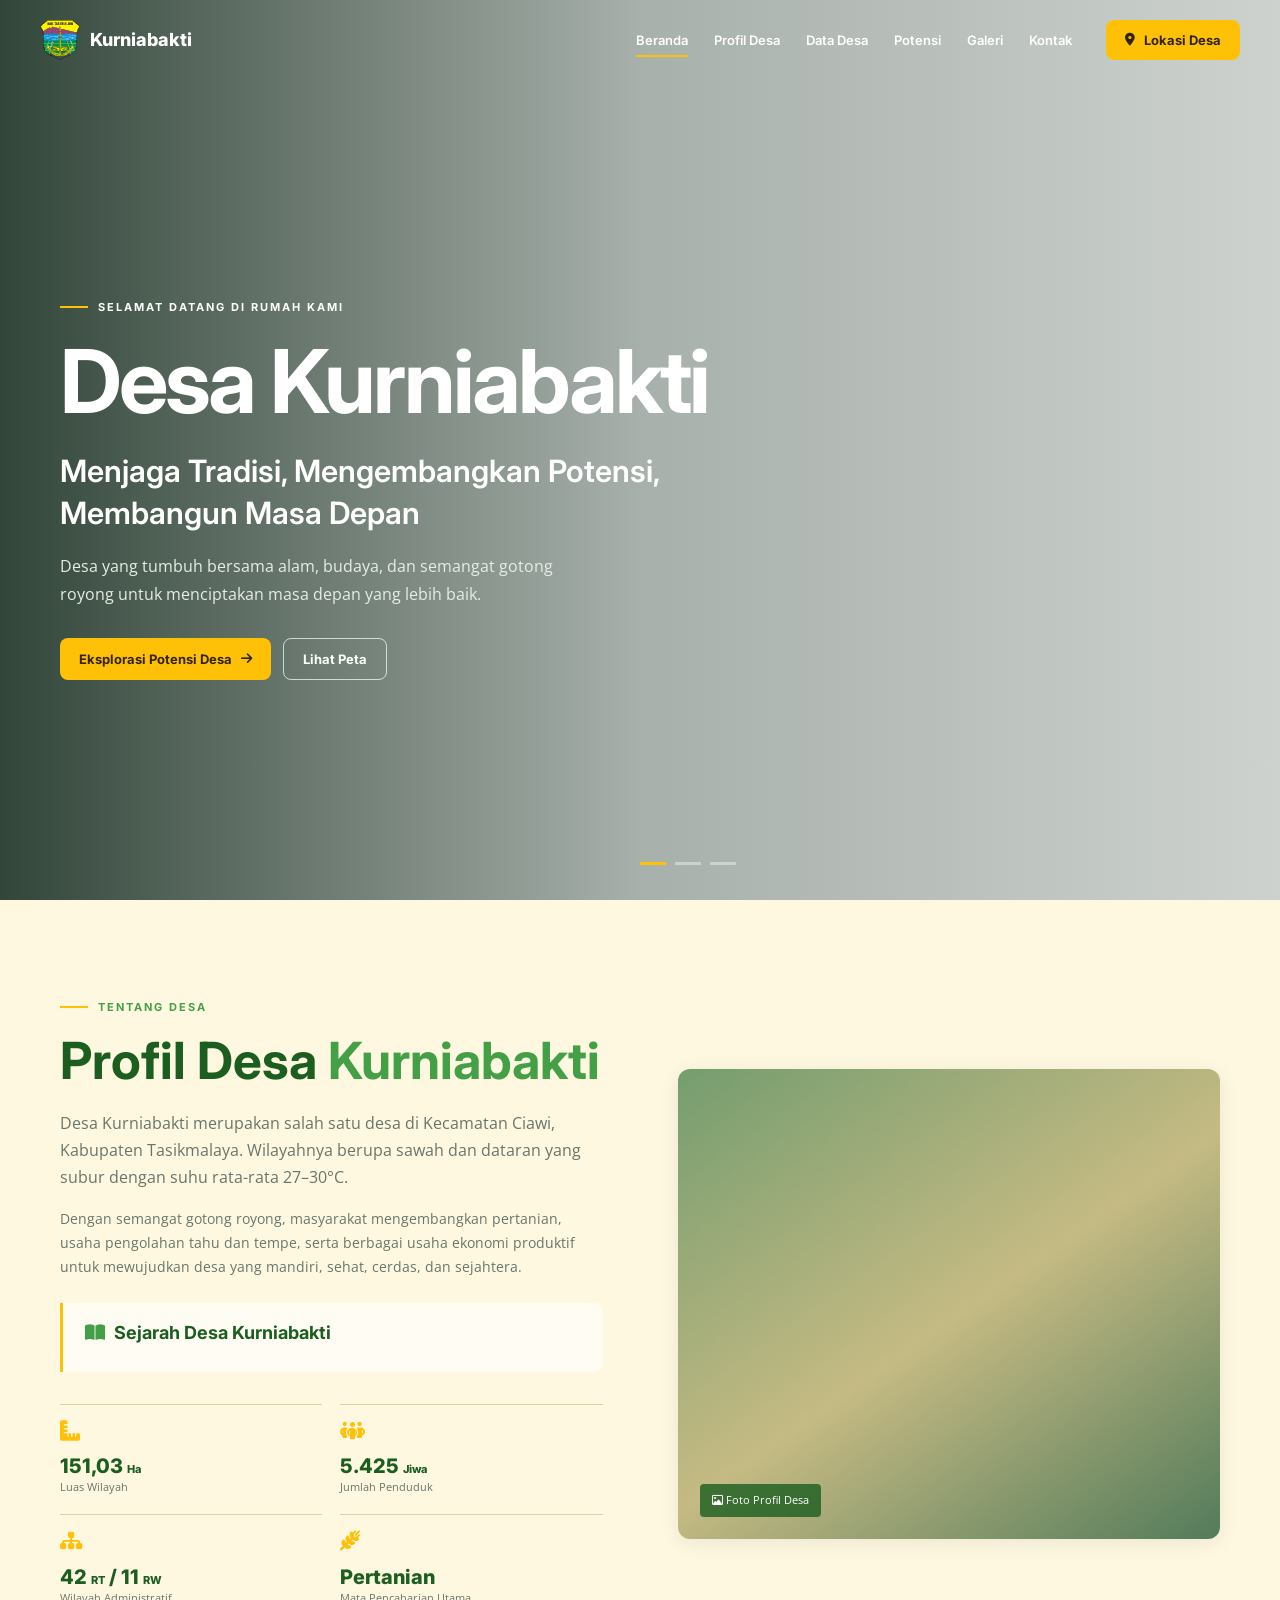
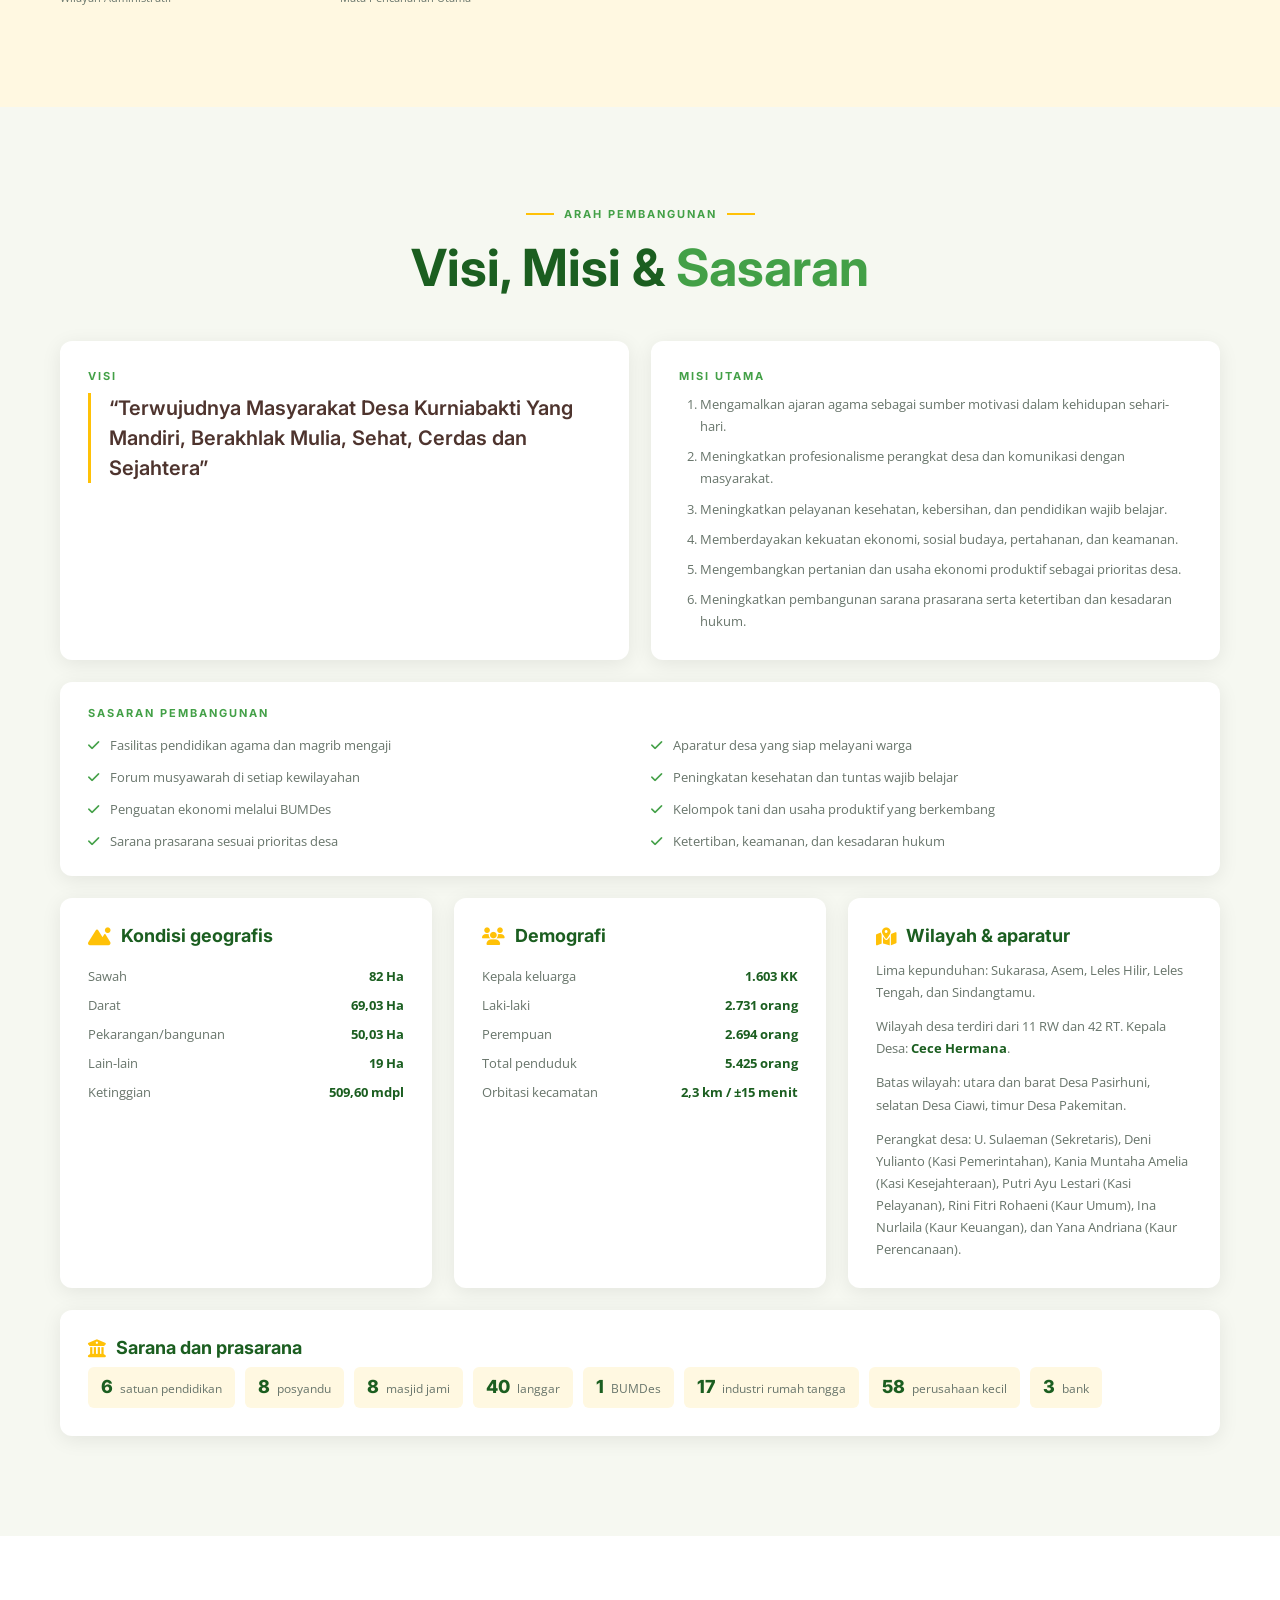
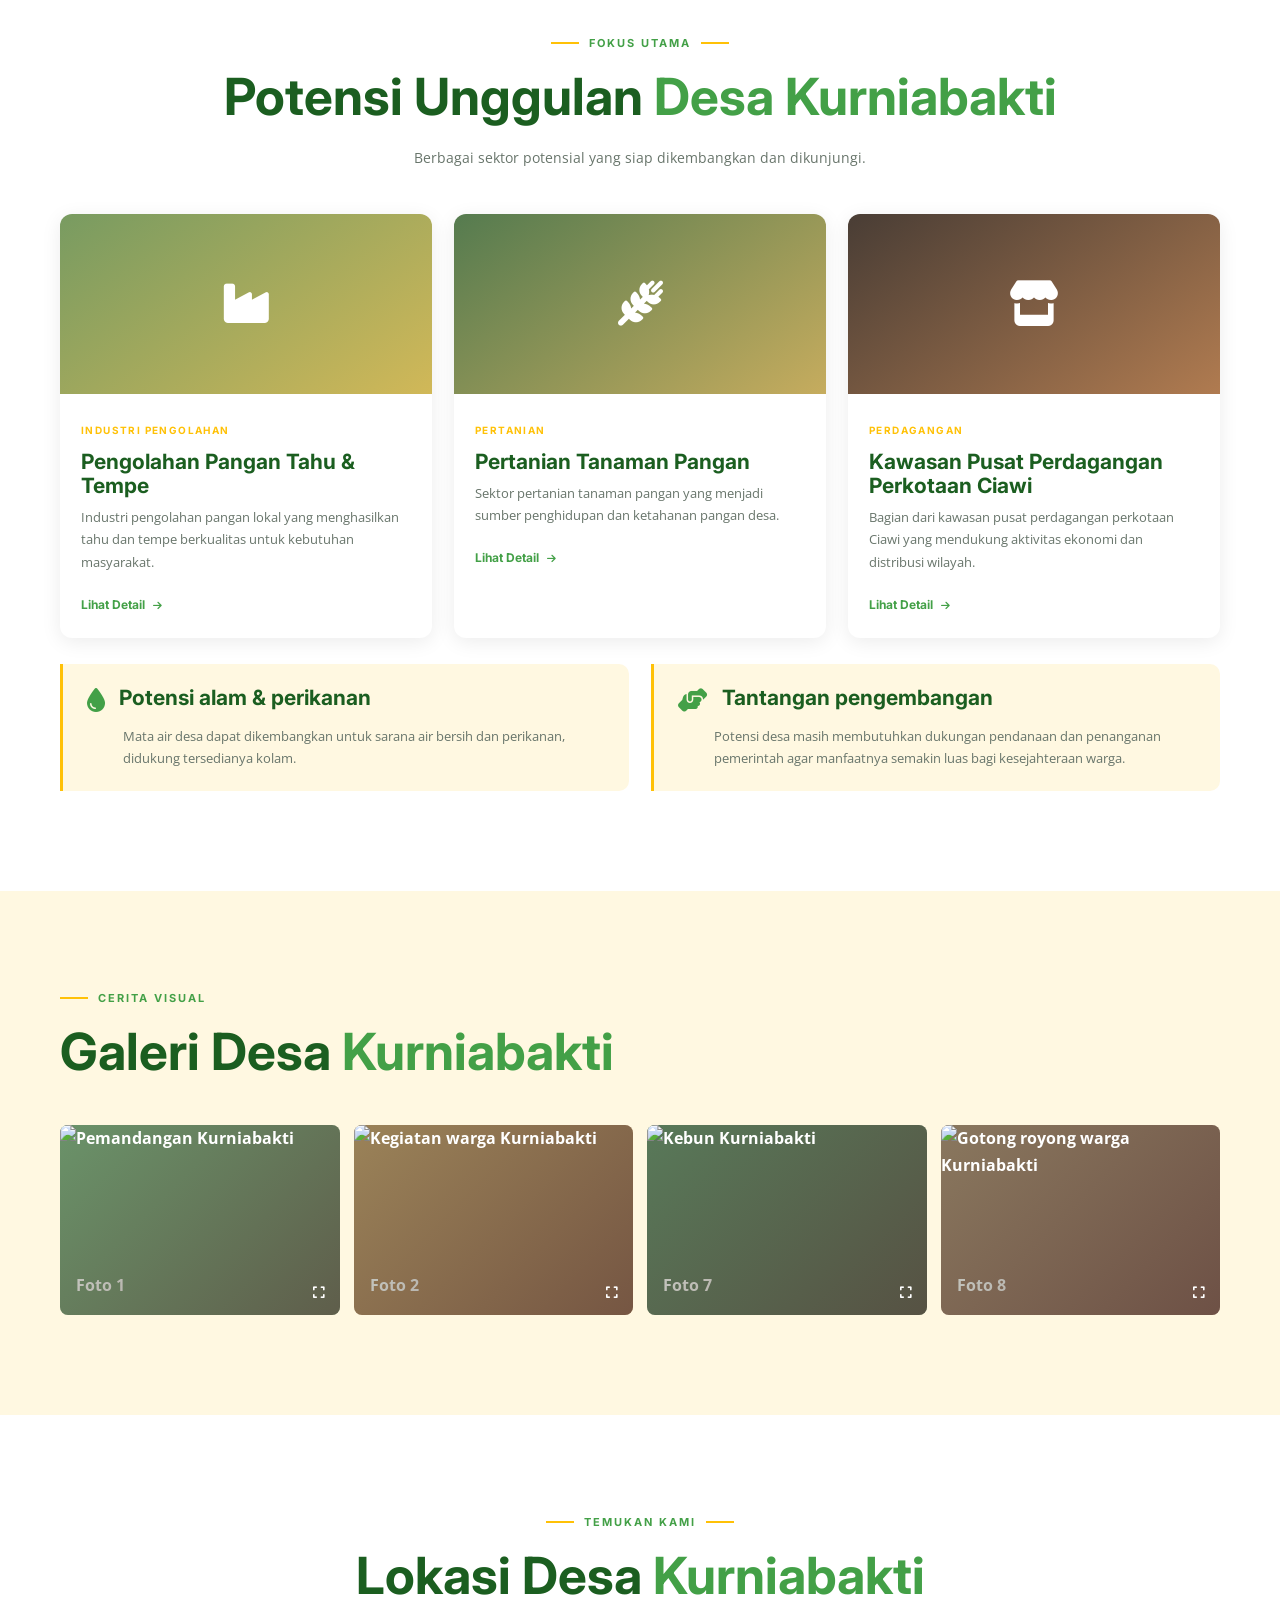
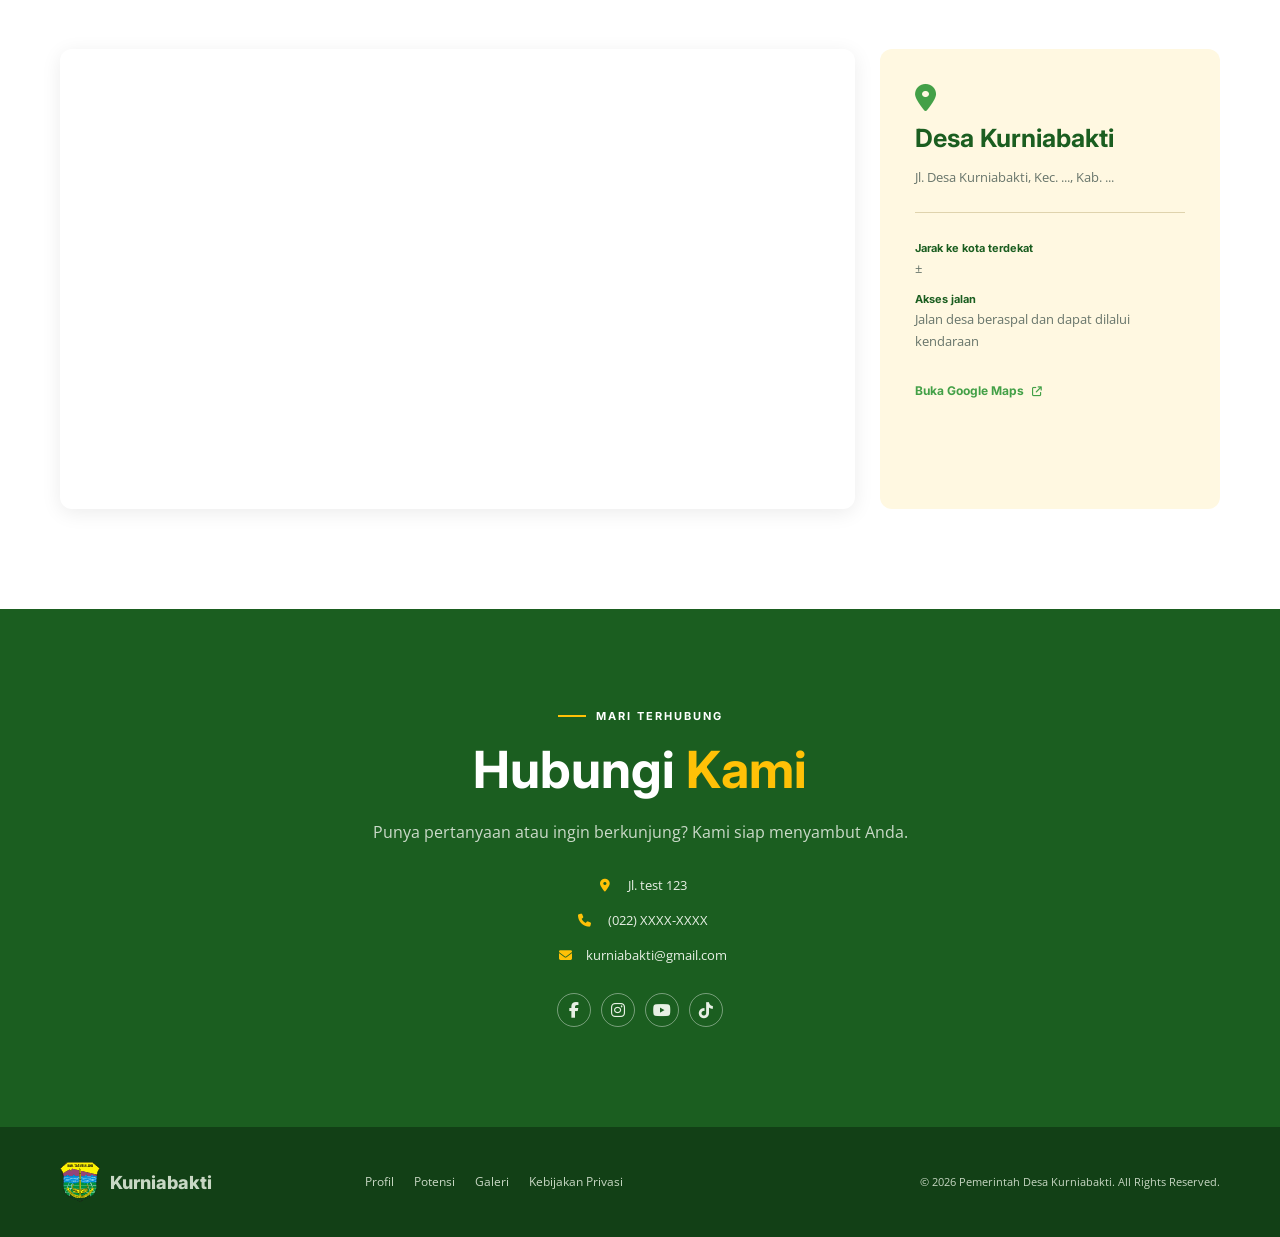
==== commit 7b47432a: "ganti logo" ====
--- a/index.html
+++ b/index.html
@@ -467,7 +467,7 @@
     <footer class="site-footer">
       <div class="container footer-grid">
         <a class="brand" href="#beranda"
-          ><img src="assets/icons/logo2.svg" alt="Logo desa" /><span
+          ><img src="assets/icons/image.svg" alt="Logo desa" /><span
             >Kurniabakti<small></small></span
         ></a>
         <nav>
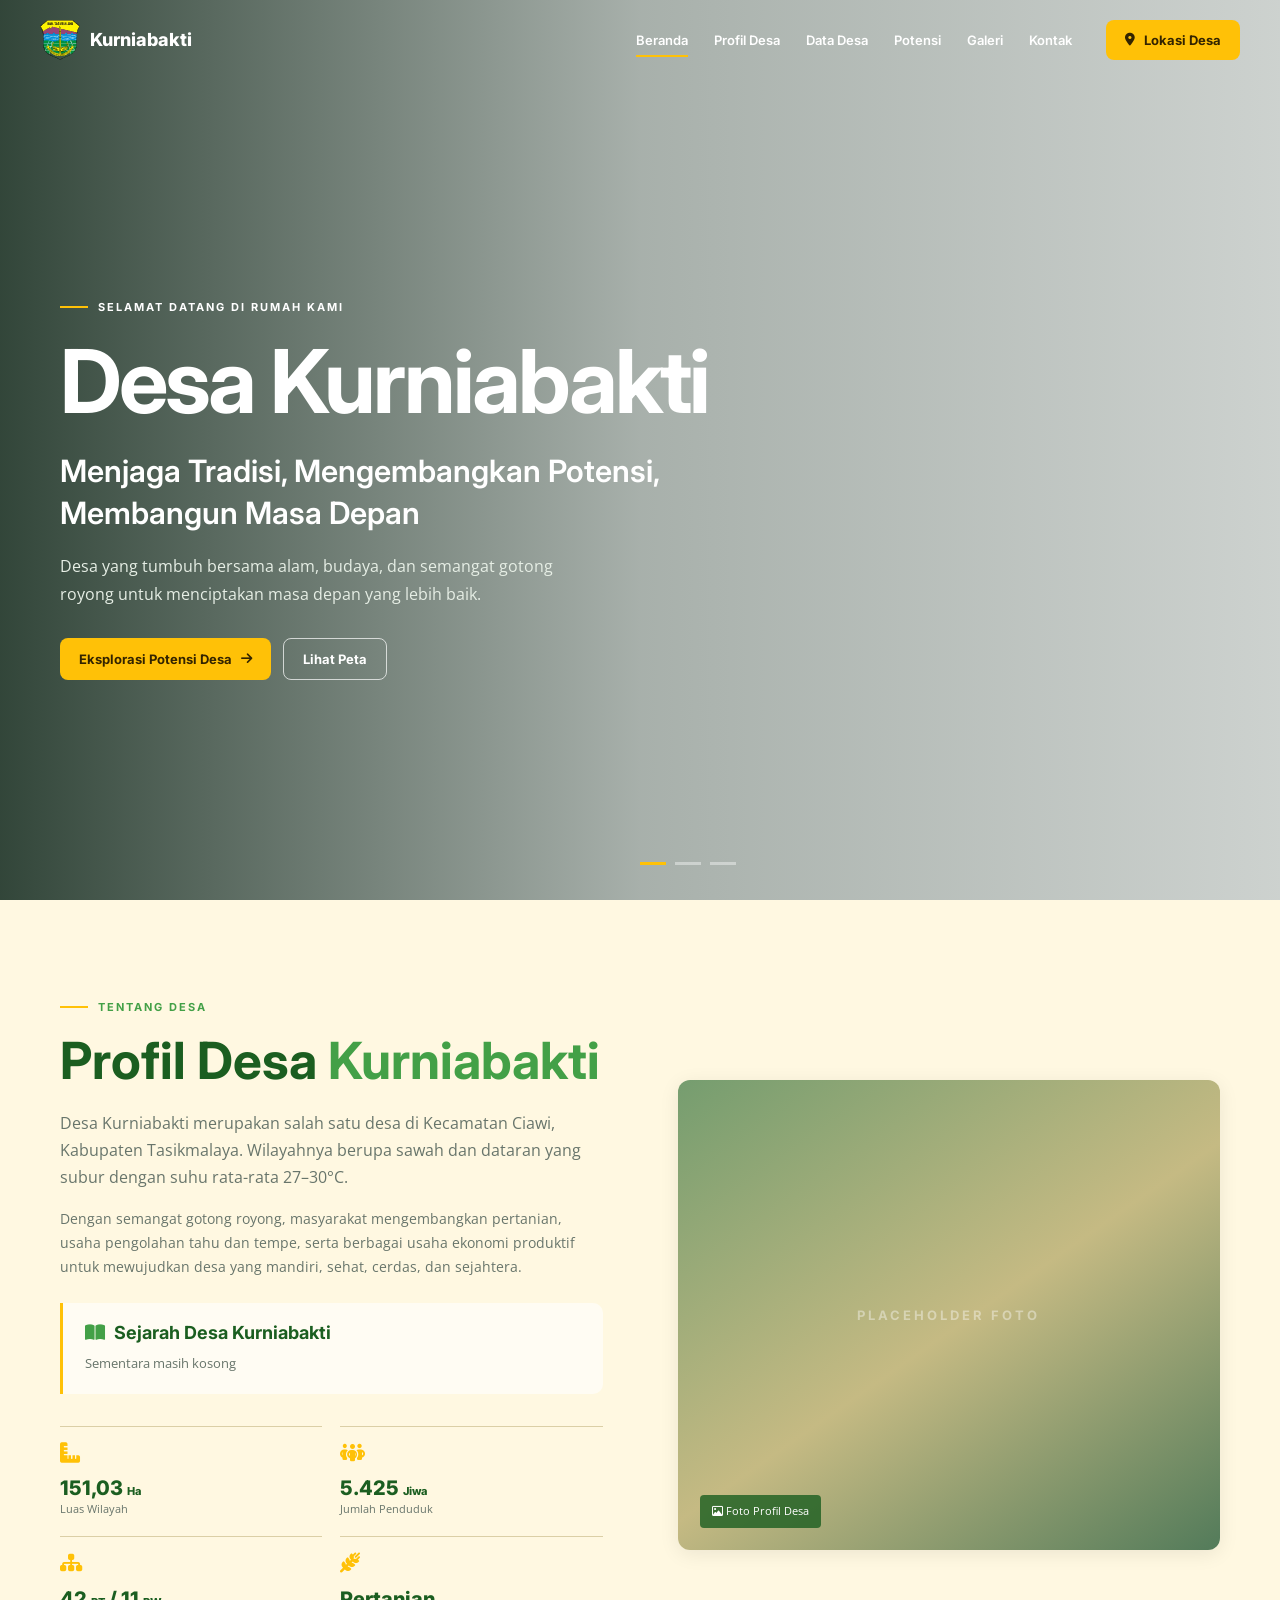
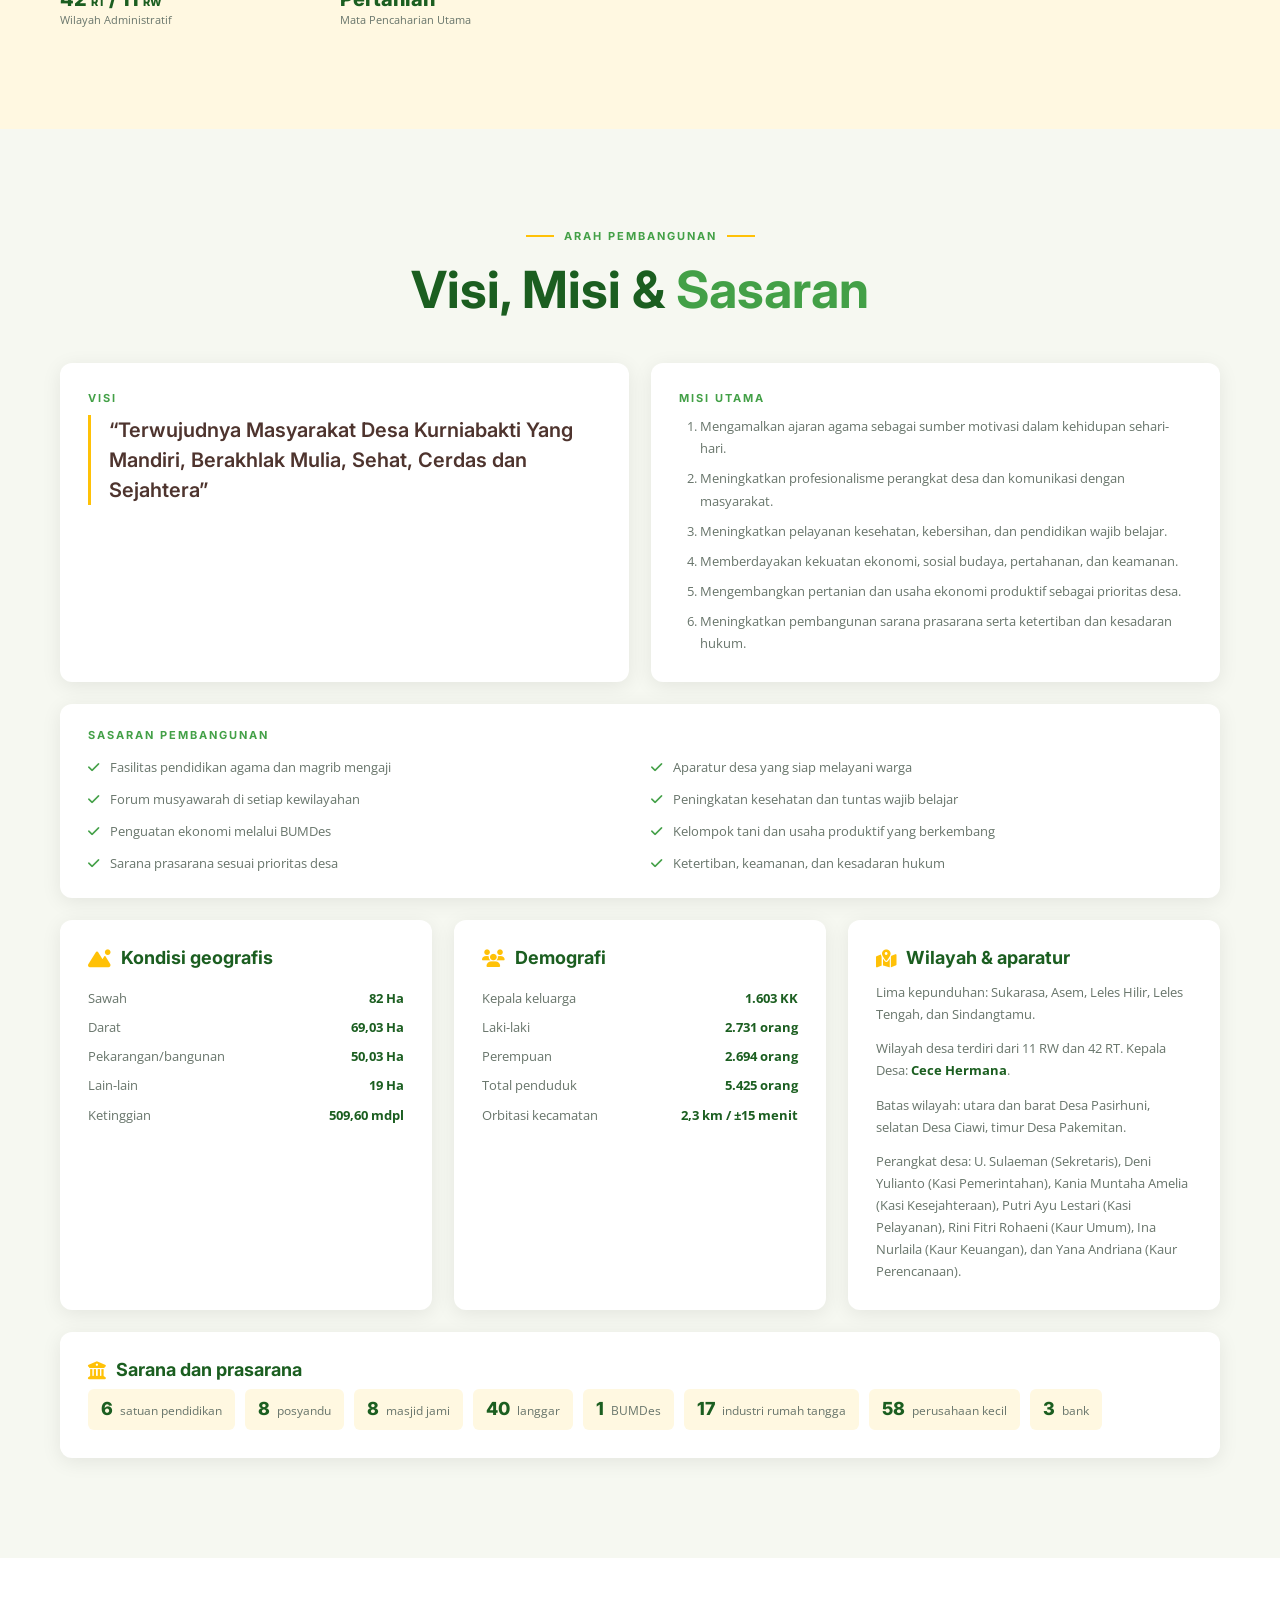
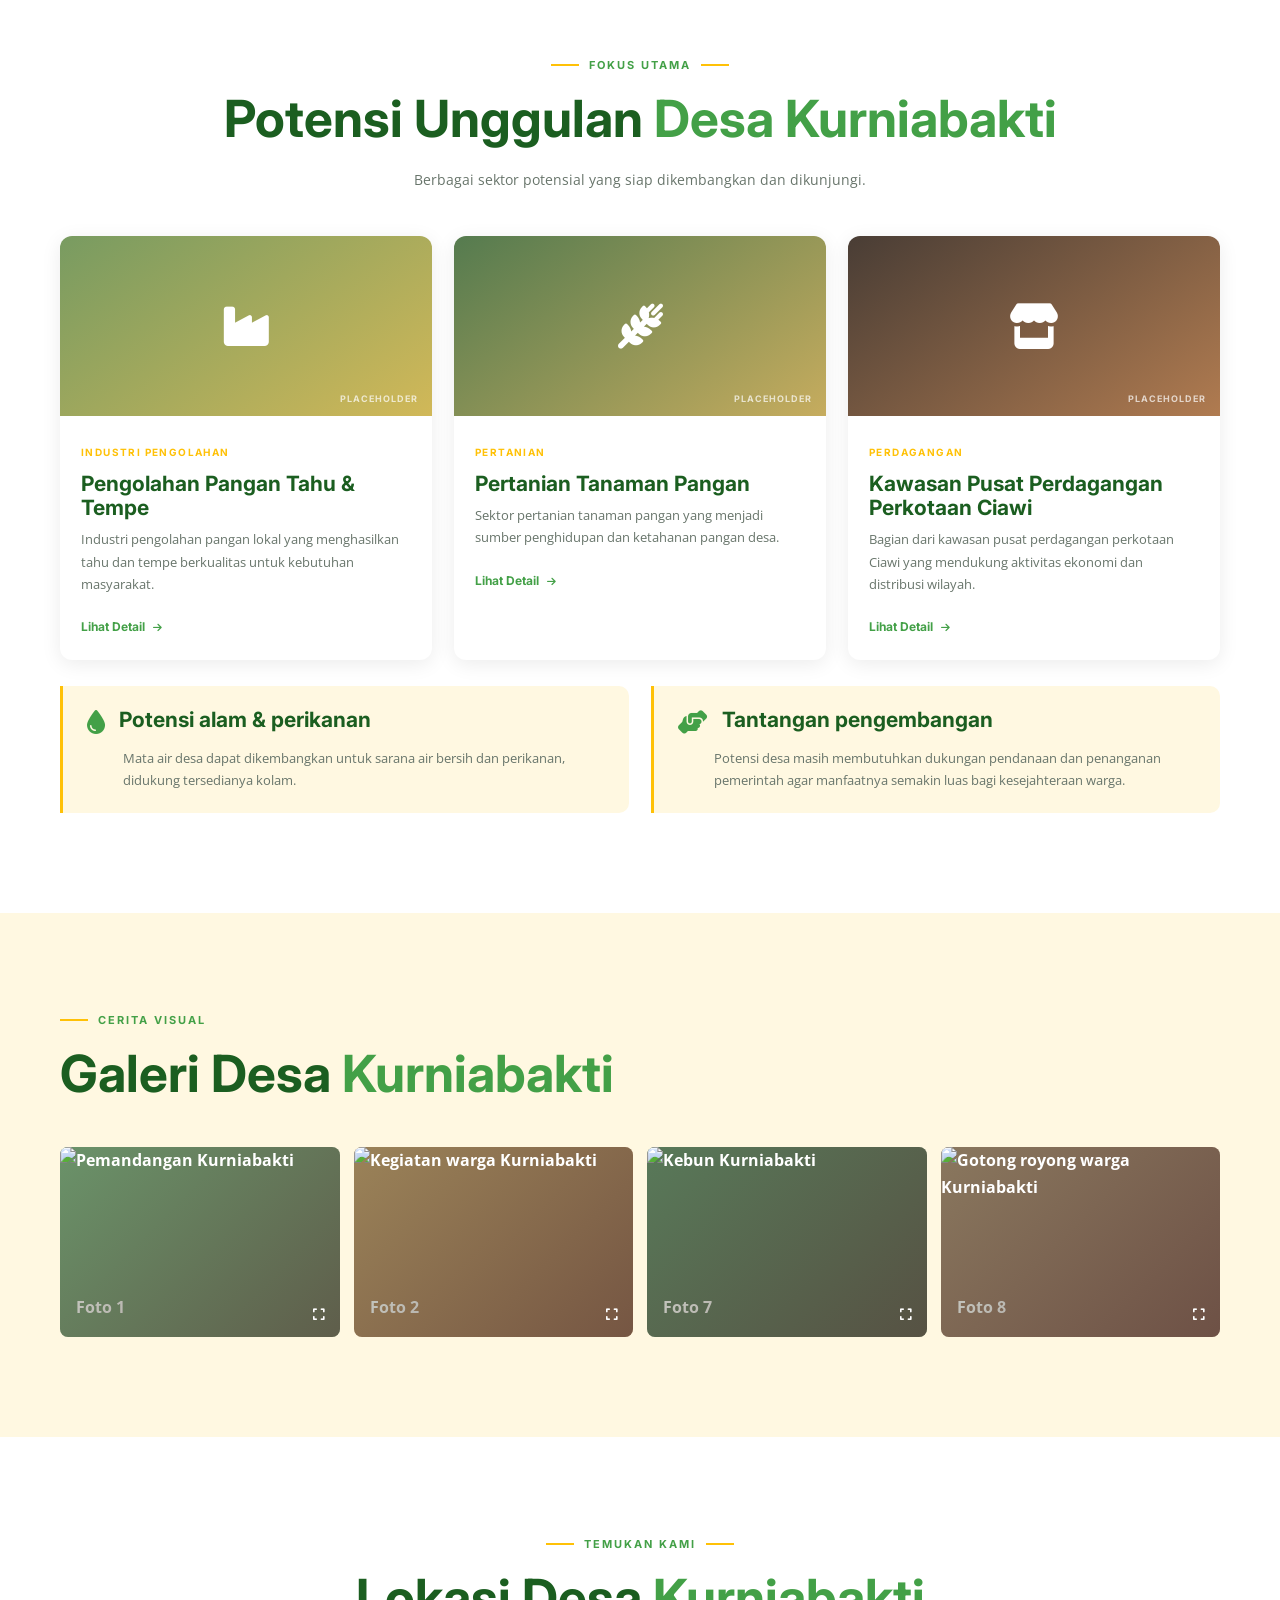
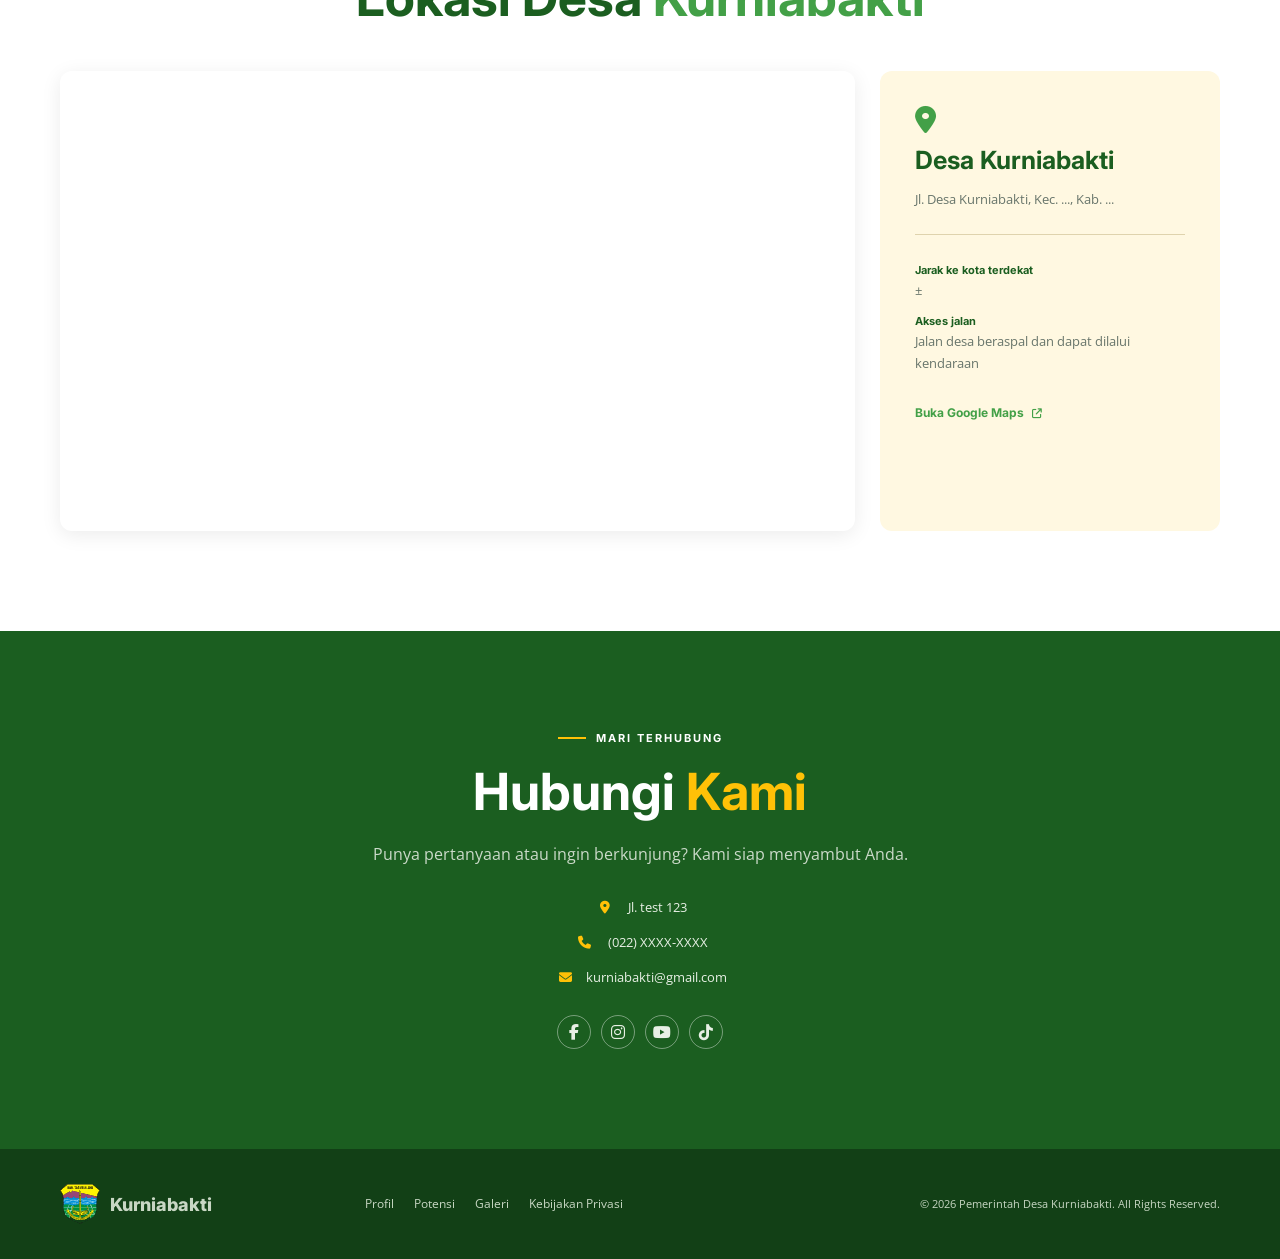
==== commit a9d66aef: "foto pemandangan desa sementara" ====
--- a/index.html
+++ b/index.html
@@ -5,6 +5,7 @@
     <meta name="viewport" content="width=device-width, initial-scale=1.0" />
     <meta name="description" content="Website resmi Desa Kurniabakti" />
     <title>Desa Kurniabakti | Menjaga Tradisi, Mengembangkan Potensi</title>
+    <link rel="icon" href="assets/icons/image.svg" type="image/x-icon" />
     <link rel="preconnect" href="https://fonts.googleapis.com" />
     <link rel="preconnect" href="https://fonts.gstatic.com" crossorigin />
     <link
@@ -43,9 +44,15 @@
     <main>
       <section id="beranda" class="hero">
         <div class="hero-slides">
-          <div class="hero-slide slide-one"></div>
-          <div class="hero-slide slide-two"></div>
-          <div class="hero-slide slide-three"></div>
+          <div class="hero-slide slide-one">
+            <img src="assets/img/hero-1.svg" alt="Pemandangan desa Kurniabakti" />
+          </div>
+          <div class="hero-slide slide-two">
+            <img src="assets/img/hero-2.svg" alt="Pemandangan alam Kurniabakti" />
+          </div>
+          <div class="hero-slide slide-three">
+            <img src="assets/img/hero-3.svg" alt="Kegiatan warga Kurniabakti" />
+          </div>
         </div>
         <div class="hero-overlay"></div>
         <div class="hero-content container reveal">
@@ -91,11 +98,7 @@
               <h3>
                 <i class="fa-solid fa-book-open"></i> Sejarah Desa Kurniabakti
               </h3>
-              <!-- <p>
-                Tuliskan sejarah berdirinya Desa Kurniabakti di sini. Bagian ini
-                dapat diisi dengan asal-usul nama desa, perkembangan wilayah,
-                tokoh masyarakat, serta peristiwa penting yang membentuk desa.
-              </p> -->
+              <p>Sementara masih kosong</p>
             </div>
 
             <div class="facts">
--- a/css/style.css
+++ b/css/style.css
@@ -178,30 +178,23 @@
 }
 .hero-slide {
   opacity: 0;
-  background-size: cover;
-  background-position: center;
   animation: heroFade 15s infinite;
+  overflow: hidden;
+}
+.hero-slide img {
+  width: 100%;
+  height: 100%;
+  object-fit: cover;
+  display: block;
 }
 .slide-one {
-  background: linear-gradient(135deg, #769d63, #cad28e 50%, #5e8761);
+  animation-delay: 0s;
 }
 .slide-two {
-  background: linear-gradient(135deg, #416d70, #94b792 47%, #d6bb7d);
   animation-delay: 5s;
 }
 .slide-three {
-  background: linear-gradient(135deg, #675c51, #b6a274 50%, #537b5c);
   animation-delay: 10s;
-}
-.hero-slide:after {
-  /* content: "PLACEHOLDER PEMANDANGAN DESA"; */
-  position: absolute;
-  inset: 0;
-  display: grid;
-  place-items: center;
-  color: rgba(255, 255, 255, 0.22);
-  font: 700 14px Inter;
-  letter-spacing: 4px;
 }
 .hero-overlay {
   background: linear-gradient(
@@ -311,7 +304,7 @@
   position: relative;
 }
 .placeholder-photo:before {
-  /* content: "PLACEHOLDER FOTO"; */
+  content: "PLACEHOLDER FOTO";
   position: absolute;
   inset: 0;
   display: grid;
@@ -542,7 +535,7 @@
   position: relative;
 }
 .card-image:after {
-  /* content: "PLACEHOLDER"; */
+  content: "PLACEHOLDER";
   position: absolute;
   bottom: 12px;
   right: 14px;
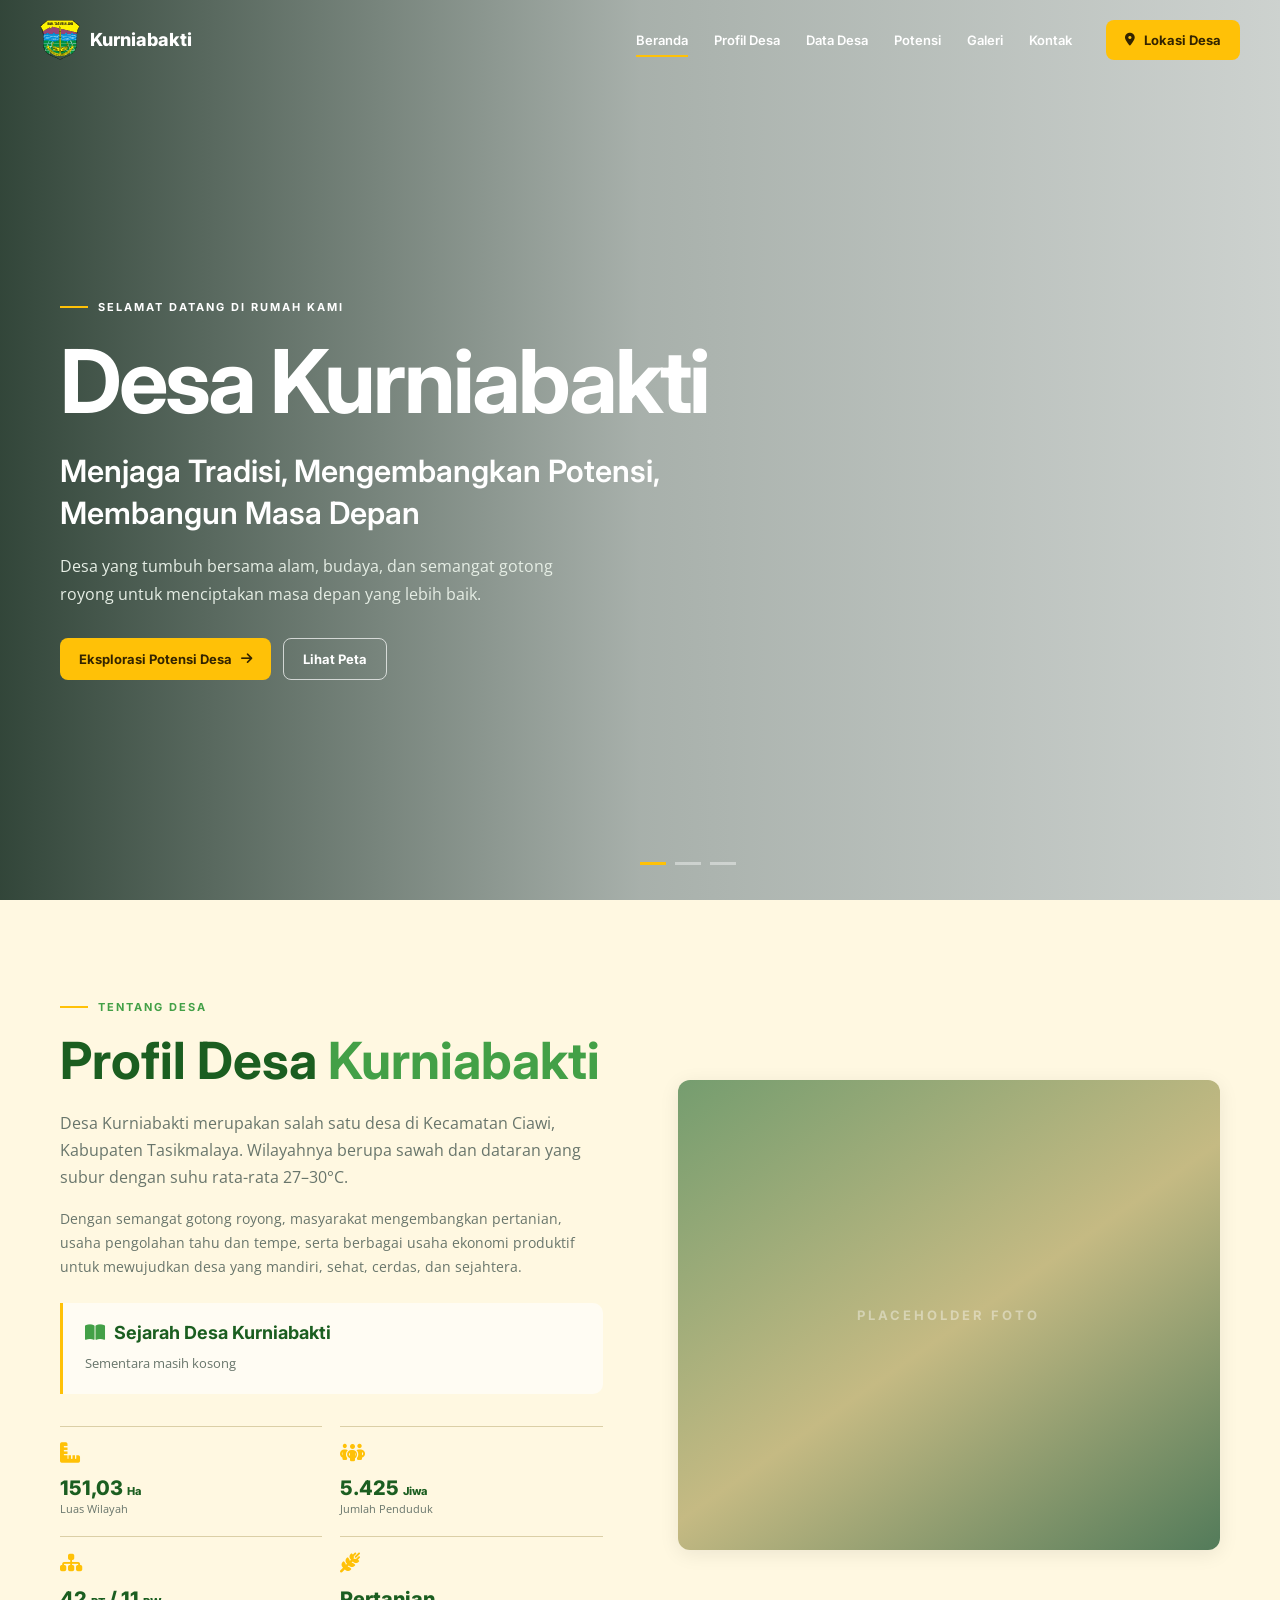
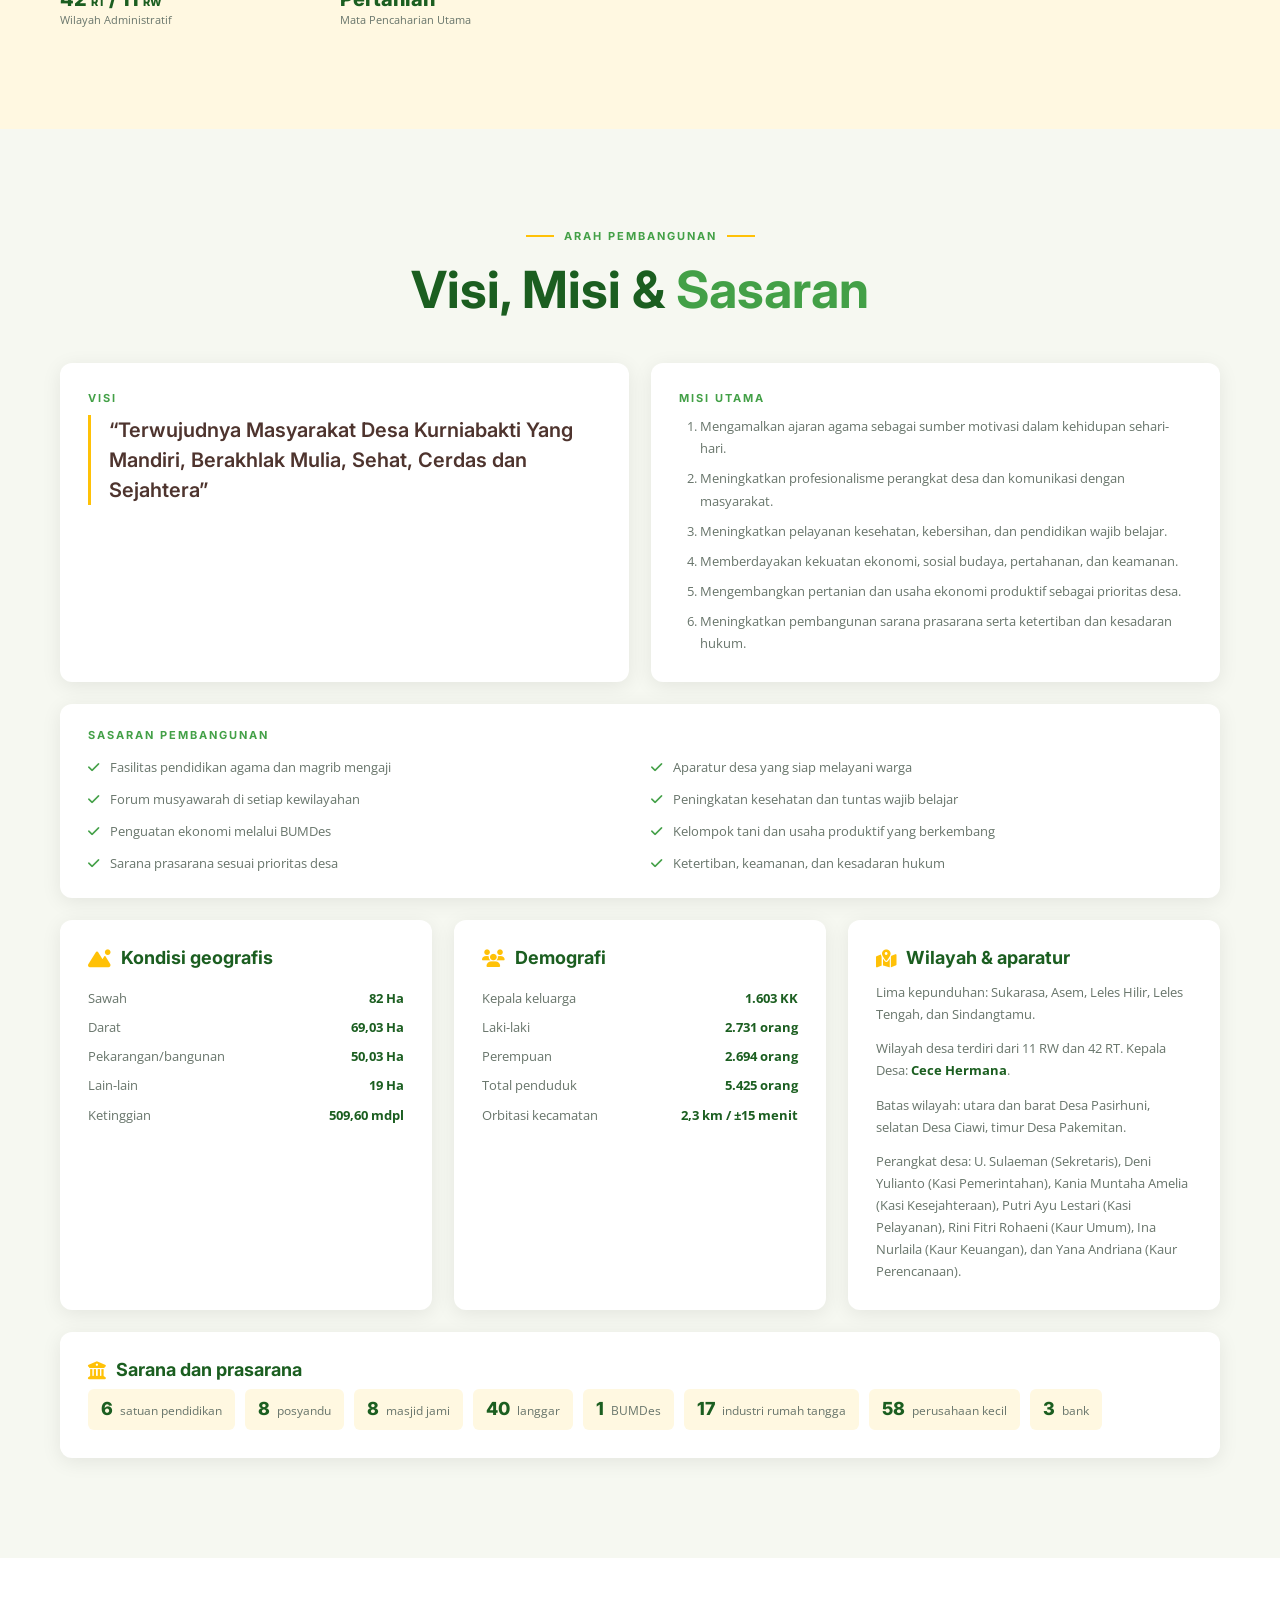
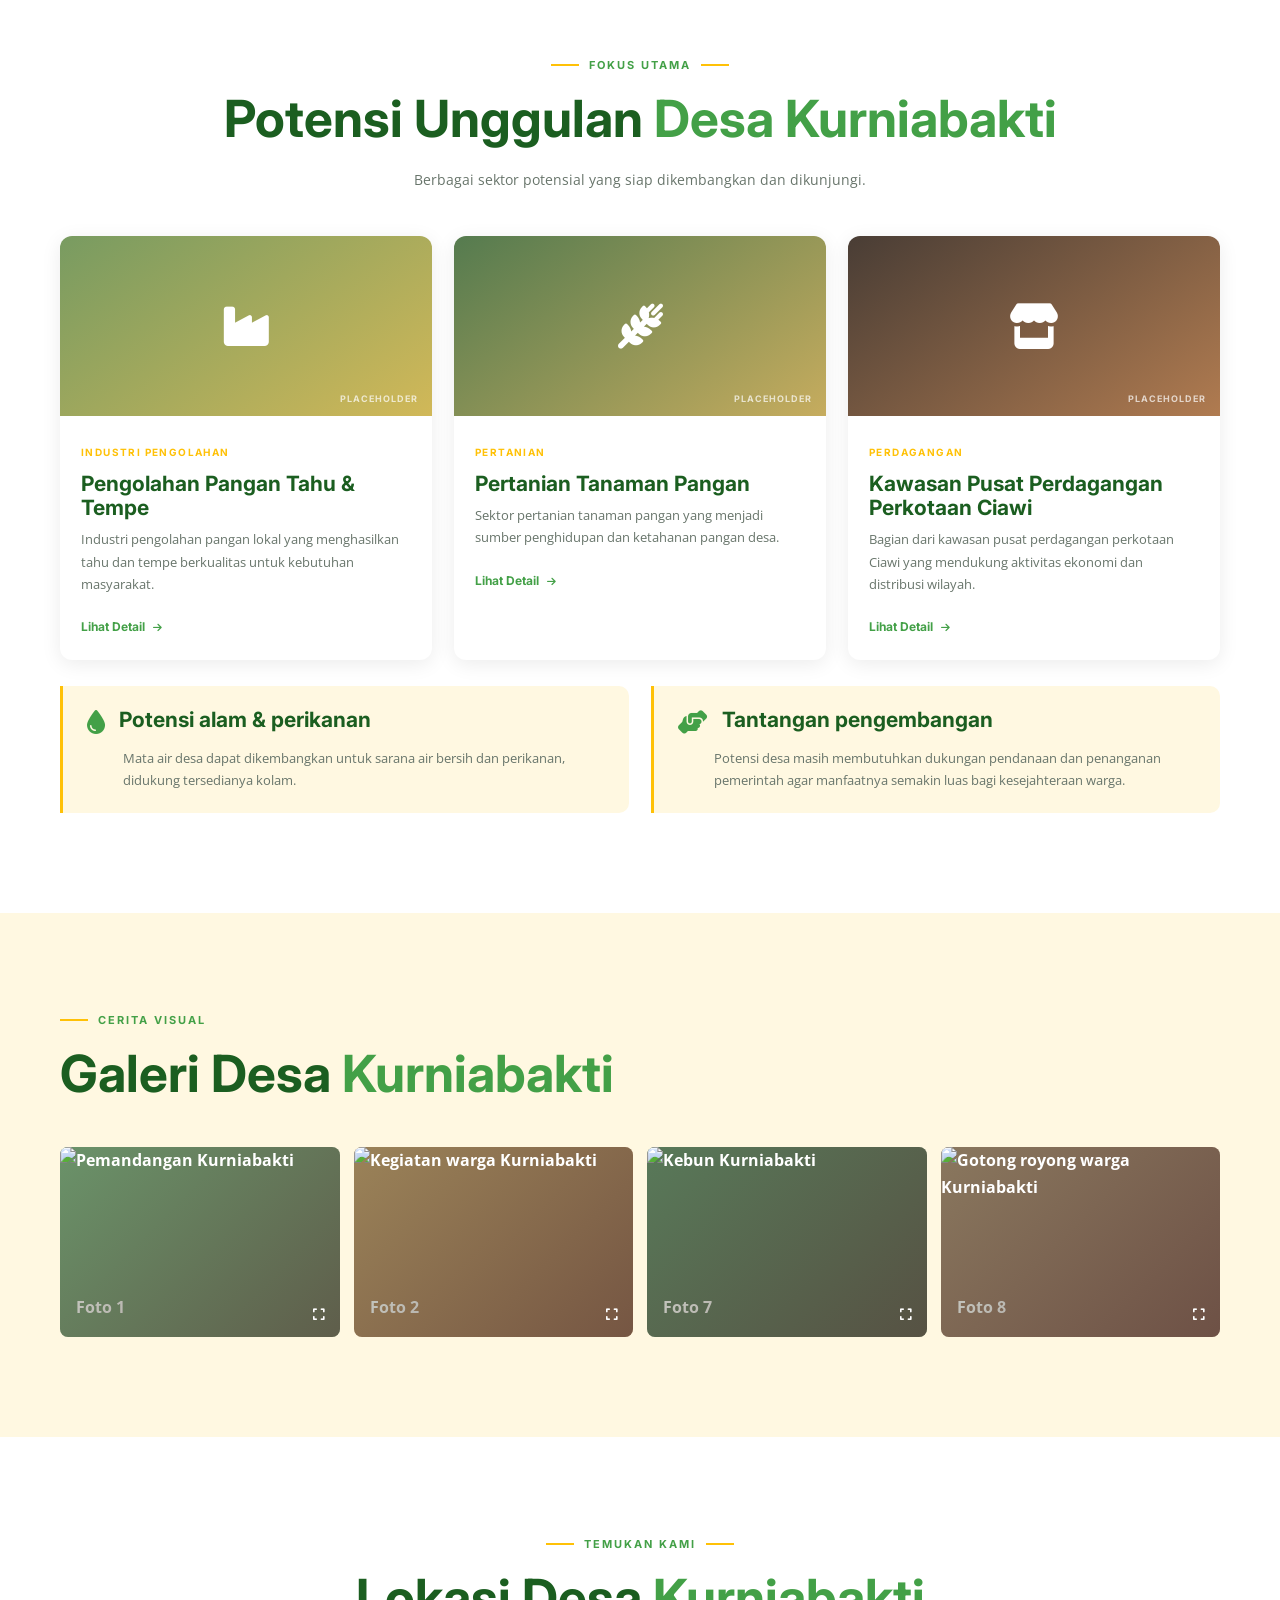
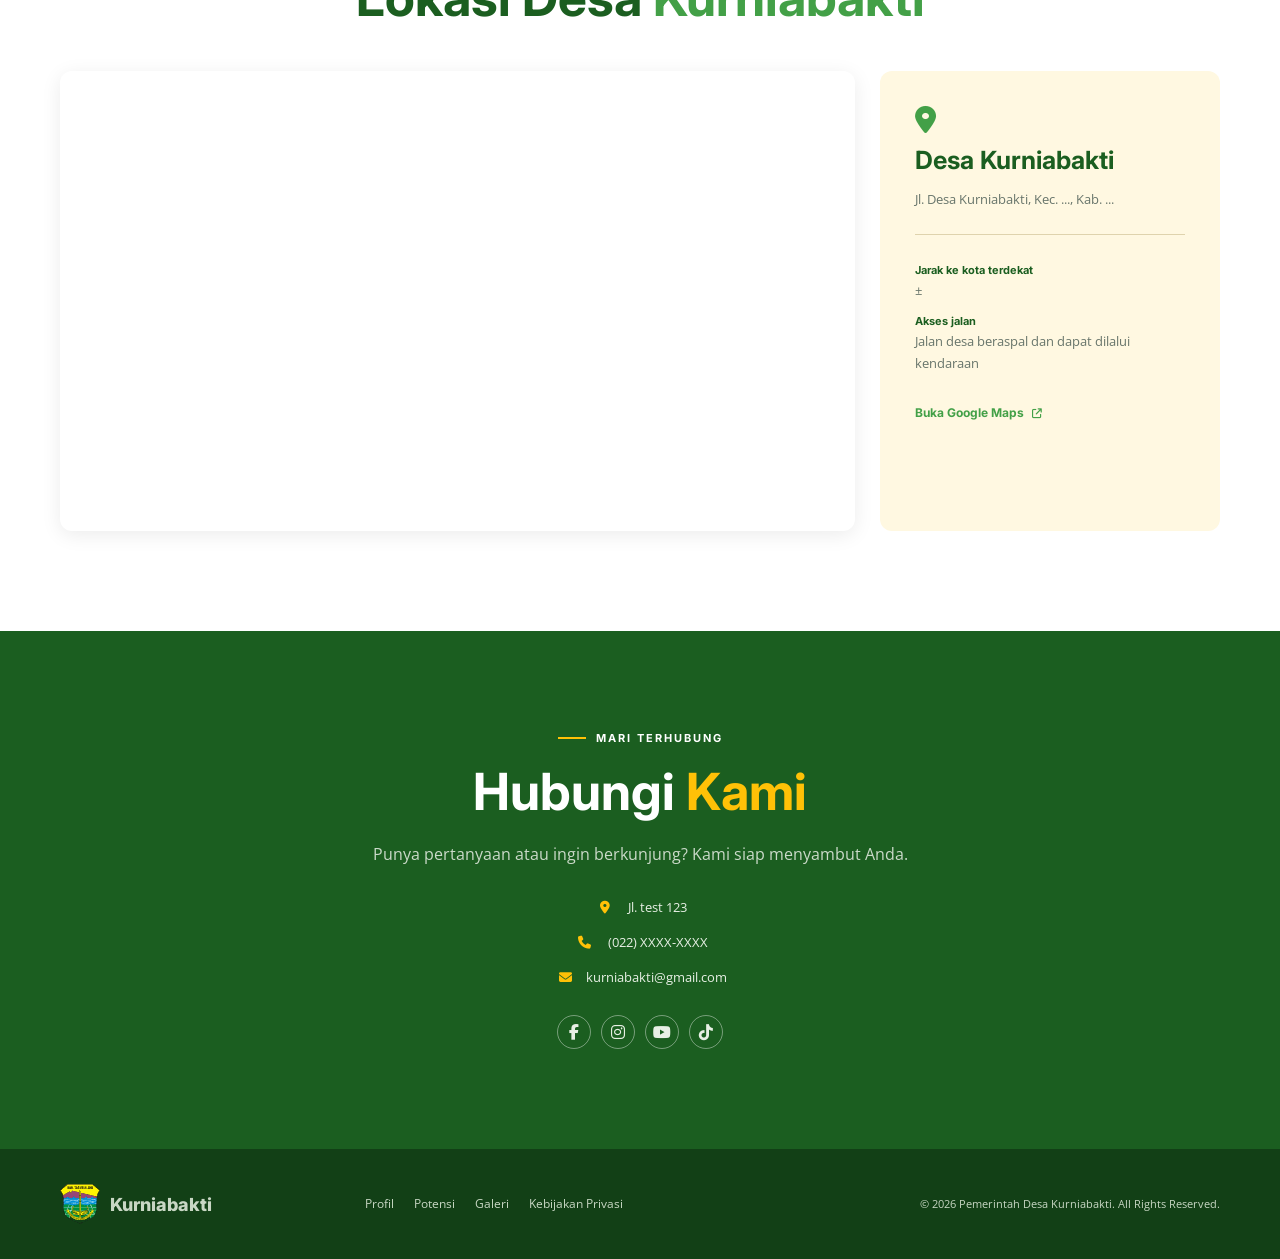
==== commit ab5faf89: "foto sementara" ====
--- a/index.html
+++ b/index.html
@@ -45,10 +45,16 @@
       <section id="beranda" class="hero">
         <div class="hero-slides">
           <div class="hero-slide slide-one">
-            <img src="assets/img/hero-1.svg" alt="Pemandangan desa Kurniabakti" />
+            <img
+              src="assets/img/hero-1.svg"
+              alt="Pemandangan desa Kurniabakti"
+            />
           </div>
           <div class="hero-slide slide-two">
-            <img src="assets/img/hero-2.svg" alt="Pemandangan alam Kurniabakti" />
+            <img
+              src="assets/img/hero-2.svg"
+              alt="Pemandangan alam Kurniabakti"
+            />
           </div>
           <div class="hero-slide slide-three">
             <img src="assets/img/hero-3.svg" alt="Kegiatan warga Kurniabakti" />
@@ -124,7 +130,11 @@
             </div>
           </div>
           <div class="profile-image placeholder-photo reveal">
-            <span><i class="fa-regular fa-image"></i> Foto Profil Desa</span>
+            <!-- <img
+              src="assets/img/hero-1.svg"
+              alt="Pemandangan desa Kurniabakti"
+            /> -->
+            <!-- <span><i class="fa-regular fa-image"></i> Foto Profil Desa</span> -->
           </div>
         </div>
       </section>
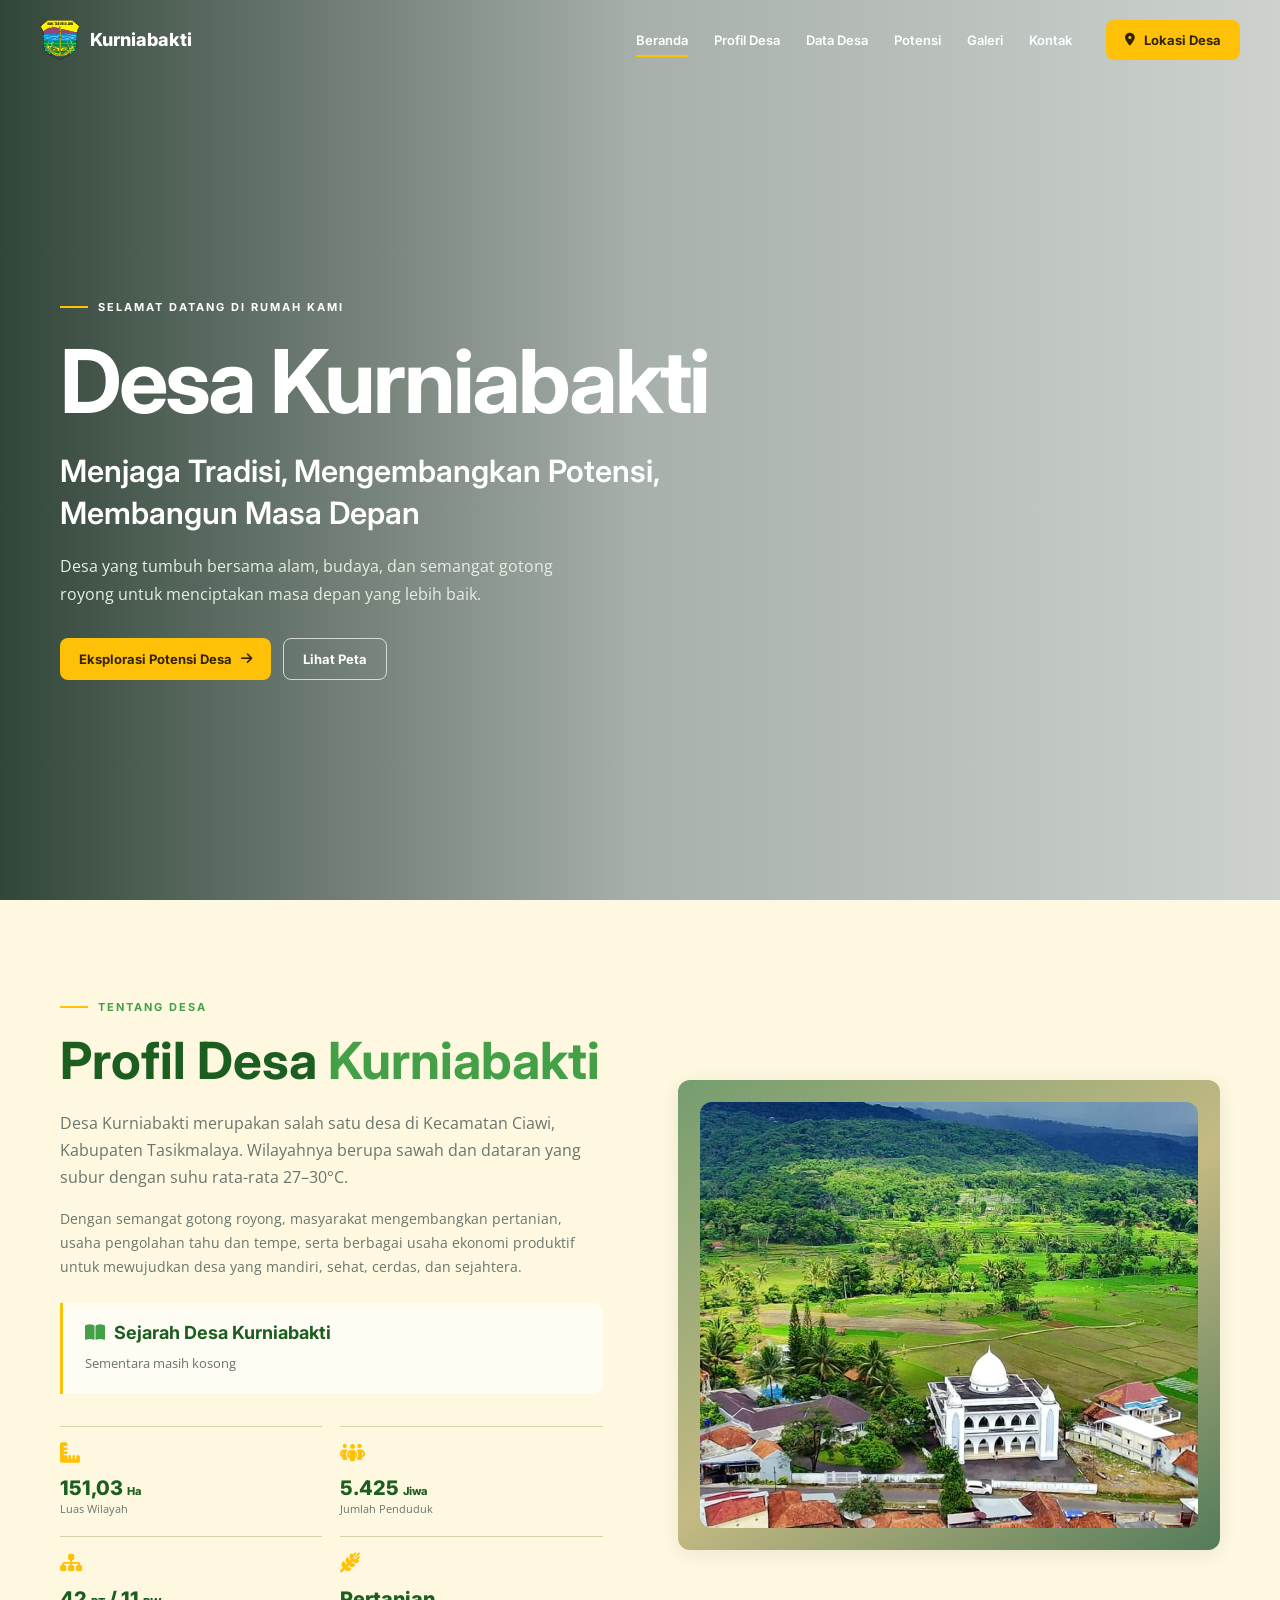
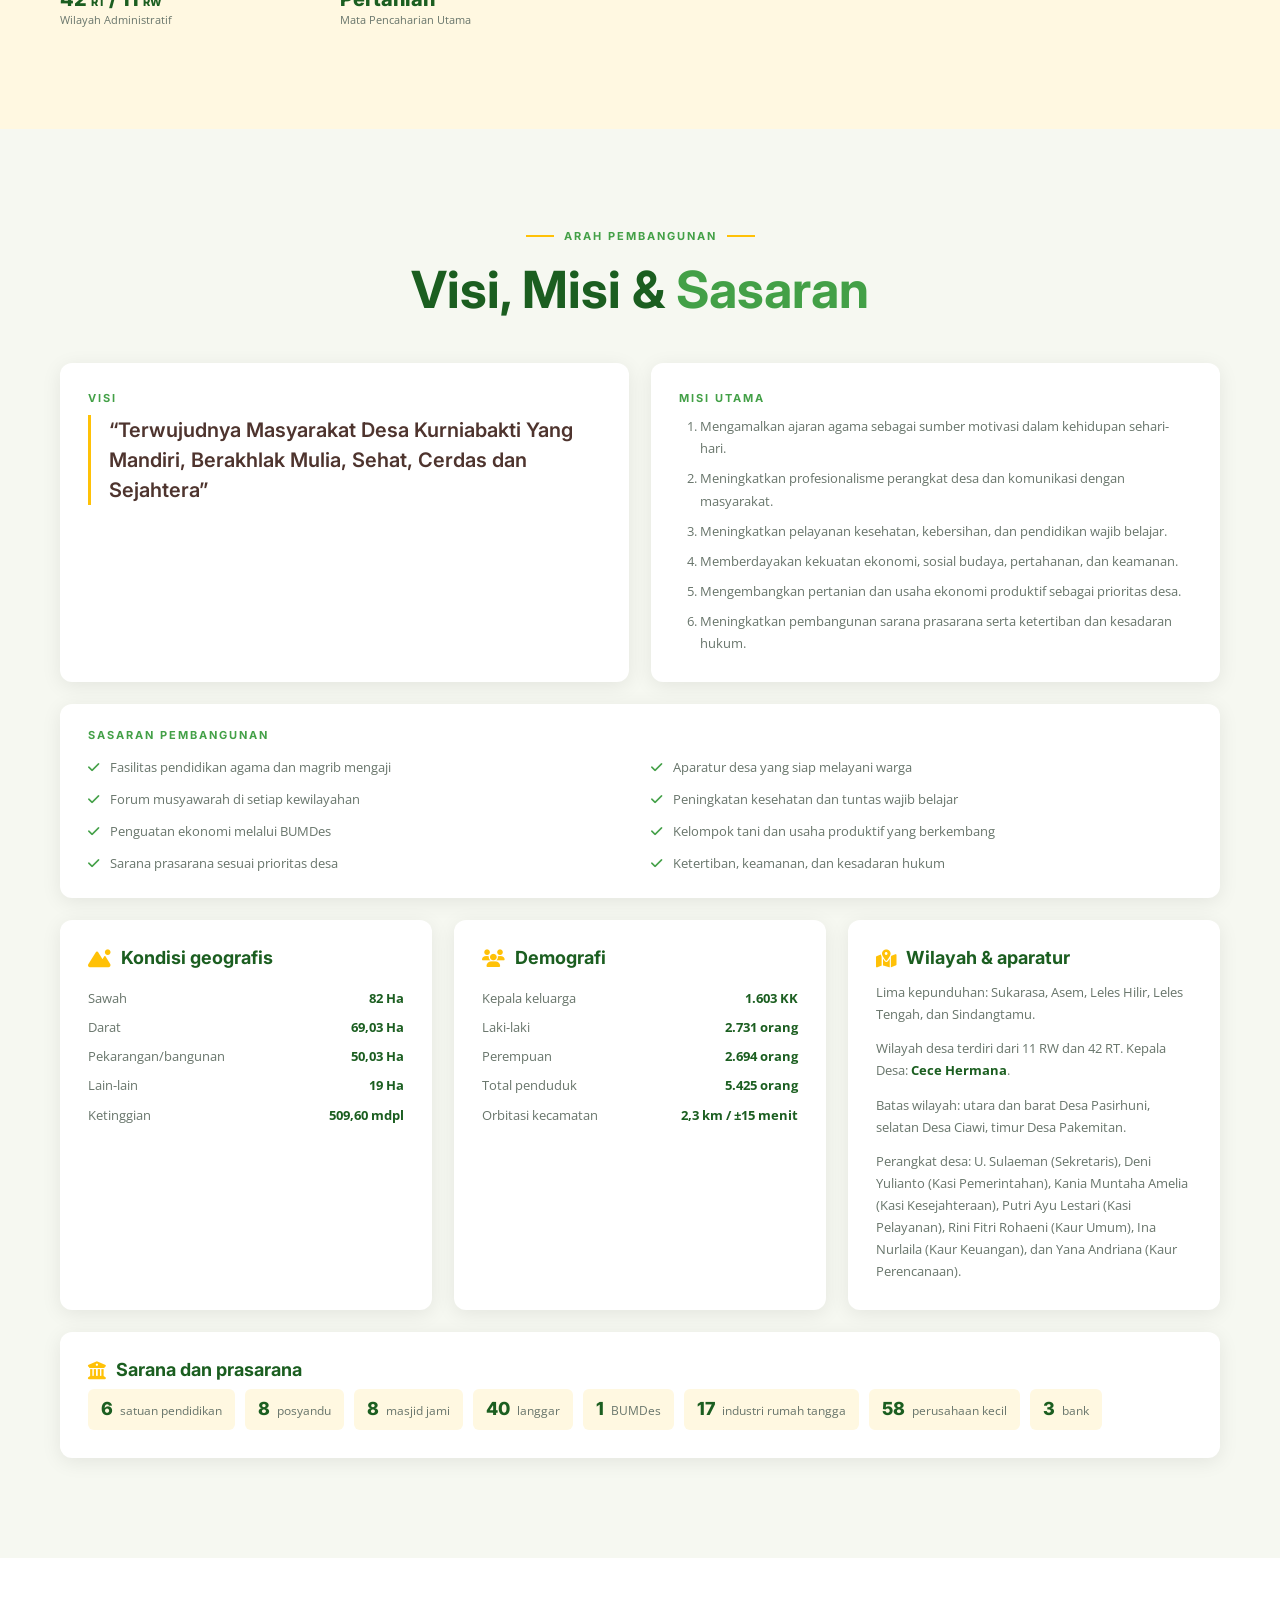
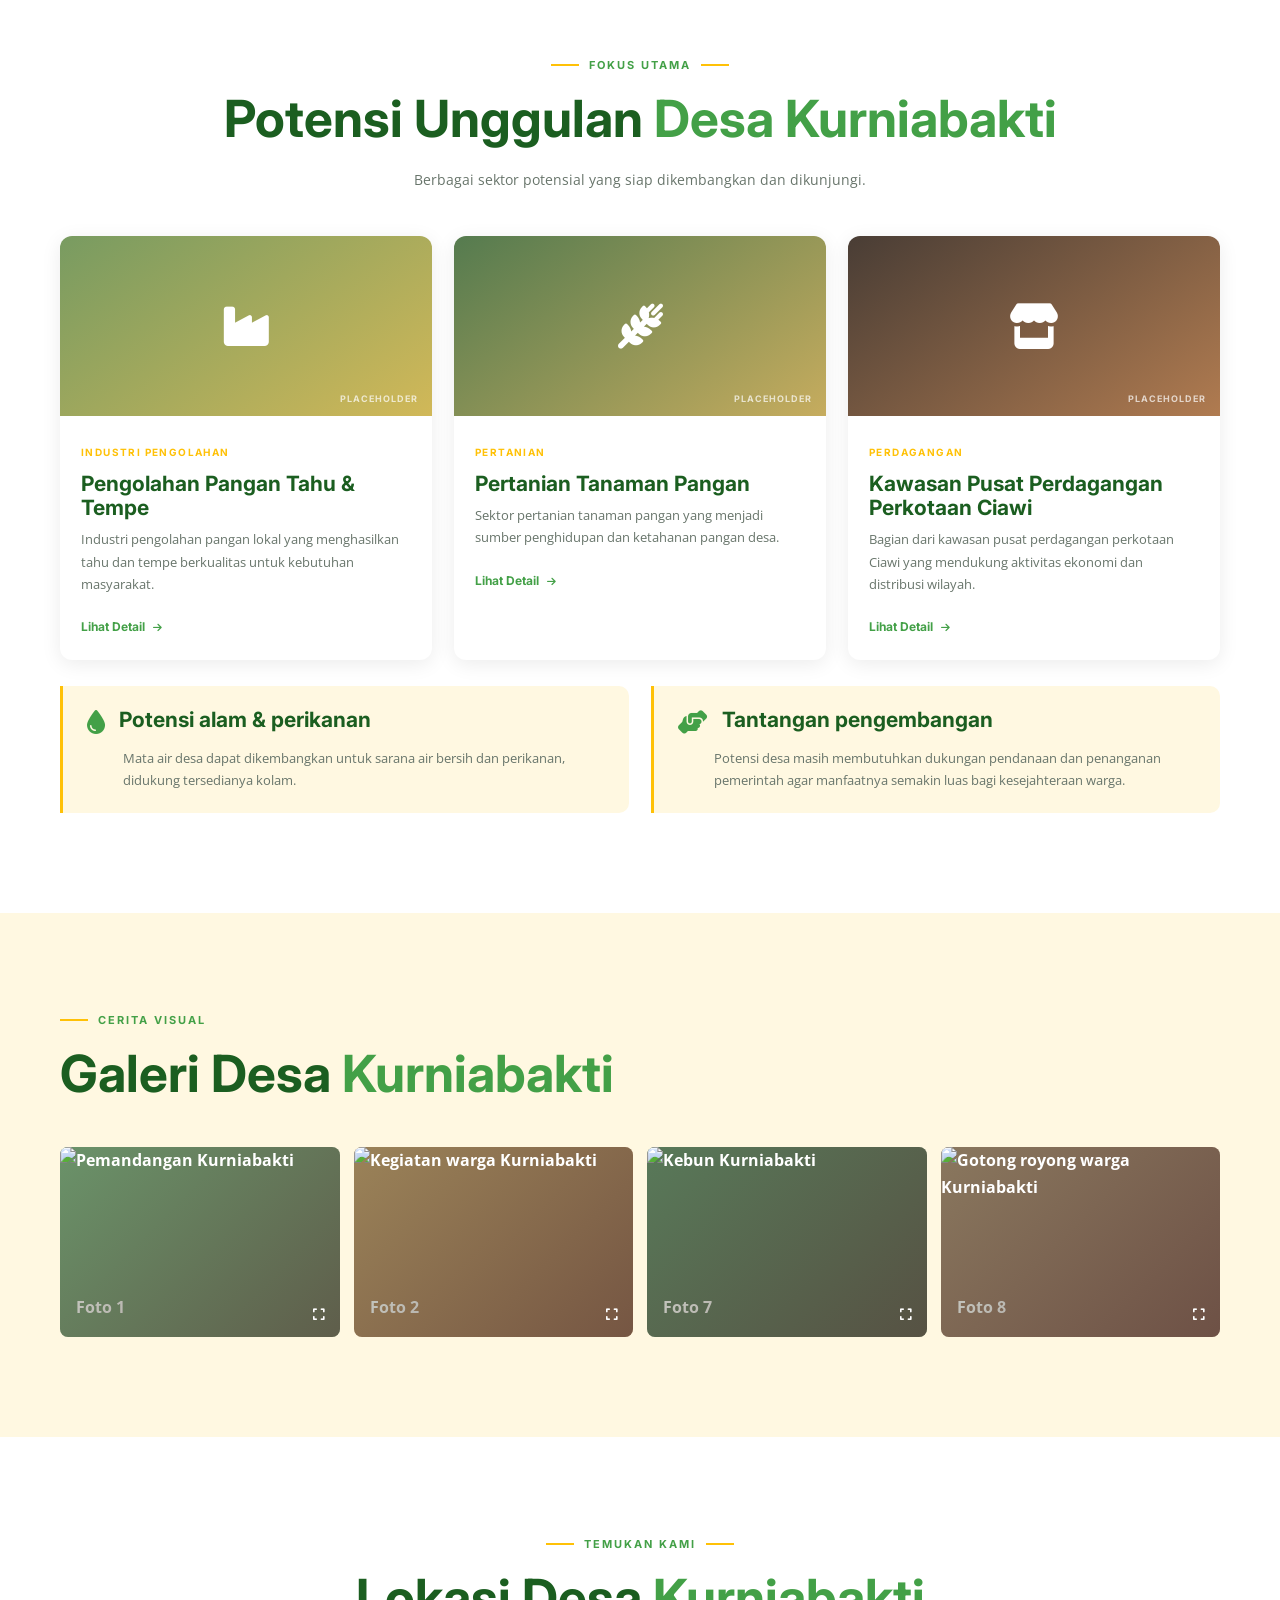
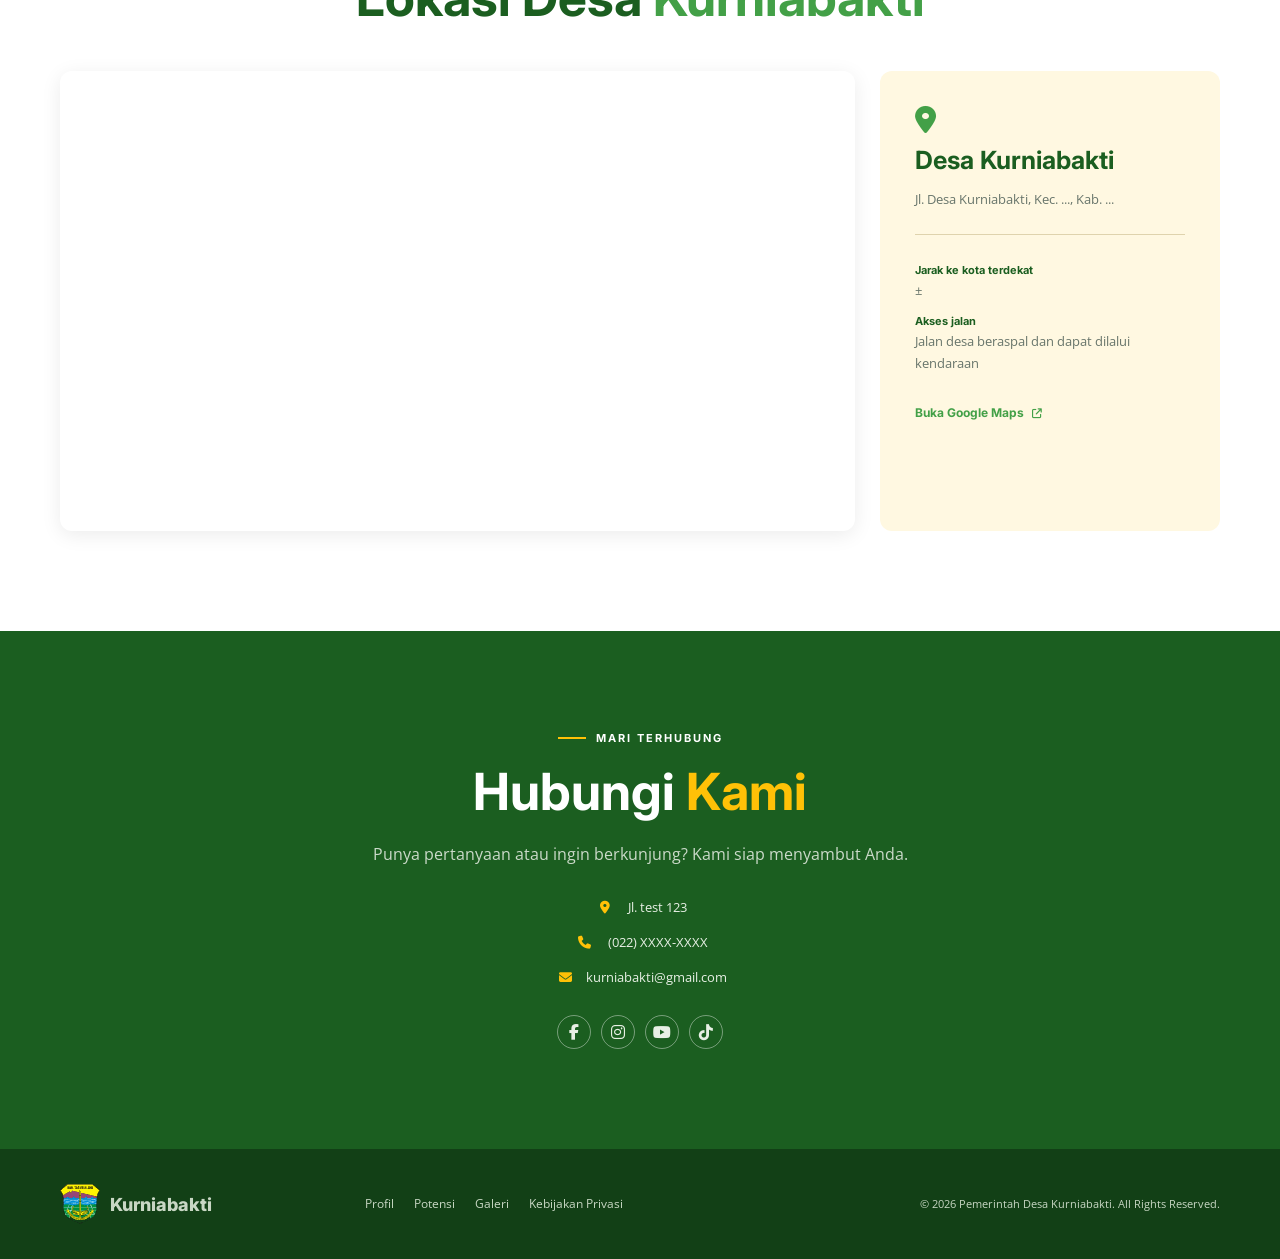
==== commit 4ded0b14: "gambar" ====
--- a/index.html
+++ b/index.html
@@ -46,18 +46,9 @@
         <div class="hero-slides">
           <div class="hero-slide slide-one">
             <img
-              src="assets/img/hero-1.svg"
+              src="assets/img/pemandangan-1.jpeg"
               alt="Pemandangan desa Kurniabakti"
             />
-          </div>
-          <div class="hero-slide slide-two">
-            <img
-              src="assets/img/hero-2.svg"
-              alt="Pemandangan alam Kurniabakti"
-            />
-          </div>
-          <div class="hero-slide slide-three">
-            <img src="assets/img/hero-3.svg" alt="Kegiatan warga Kurniabakti" />
           </div>
         </div>
         <div class="hero-overlay"></div>
@@ -77,11 +68,6 @@
               <i class="fa-solid fa-arrow-right"></i></a
             ><a class="button button-outline-light" href="#peta">Lihat Peta</a>
           </div>
-        </div>
-        <div class="slide-dots">
-          <button class="active" aria-label="Slide 1"></button
-          ><button aria-label="Slide 2"></button
-          ><button aria-label="Slide 3"></button>
         </div>
       </section>
       <section id="profil" class="section profile-section">
@@ -129,12 +115,11 @@
               </div>
             </div>
           </div>
-          <div class="profile-image placeholder-photo reveal">
-            <!-- <img
-              src="assets/img/hero-1.svg"
-              alt="Pemandangan desa Kurniabakti"
-            /> -->
-            <!-- <span><i class="fa-regular fa-image"></i> Foto Profil Desa</span> -->
+          <div class="profile-image reveal">
+            <img
+              src="assets/img/pemandangan-2.jpeg"
+              alt="Pemandangan alam di samping sejarah Desa Kurniabakti"
+            />
           </div>
         </div>
       </section>
--- a/css/style.css
+++ b/css/style.css
@@ -302,6 +302,15 @@
   background: linear-gradient(145deg, #759d6f, #c5ba83 52%, #537b5a);
   box-shadow: var(--shadow);
   position: relative;
+  overflow: hidden;
+}
+.profile-image img {
+  width: 100%;
+  height: 100%;
+  display: block;
+  object-fit: cover;
+  object-position: center;
+  border-radius: 12px;
 }
 .placeholder-photo:before {
   content: "PLACEHOLDER FOTO";
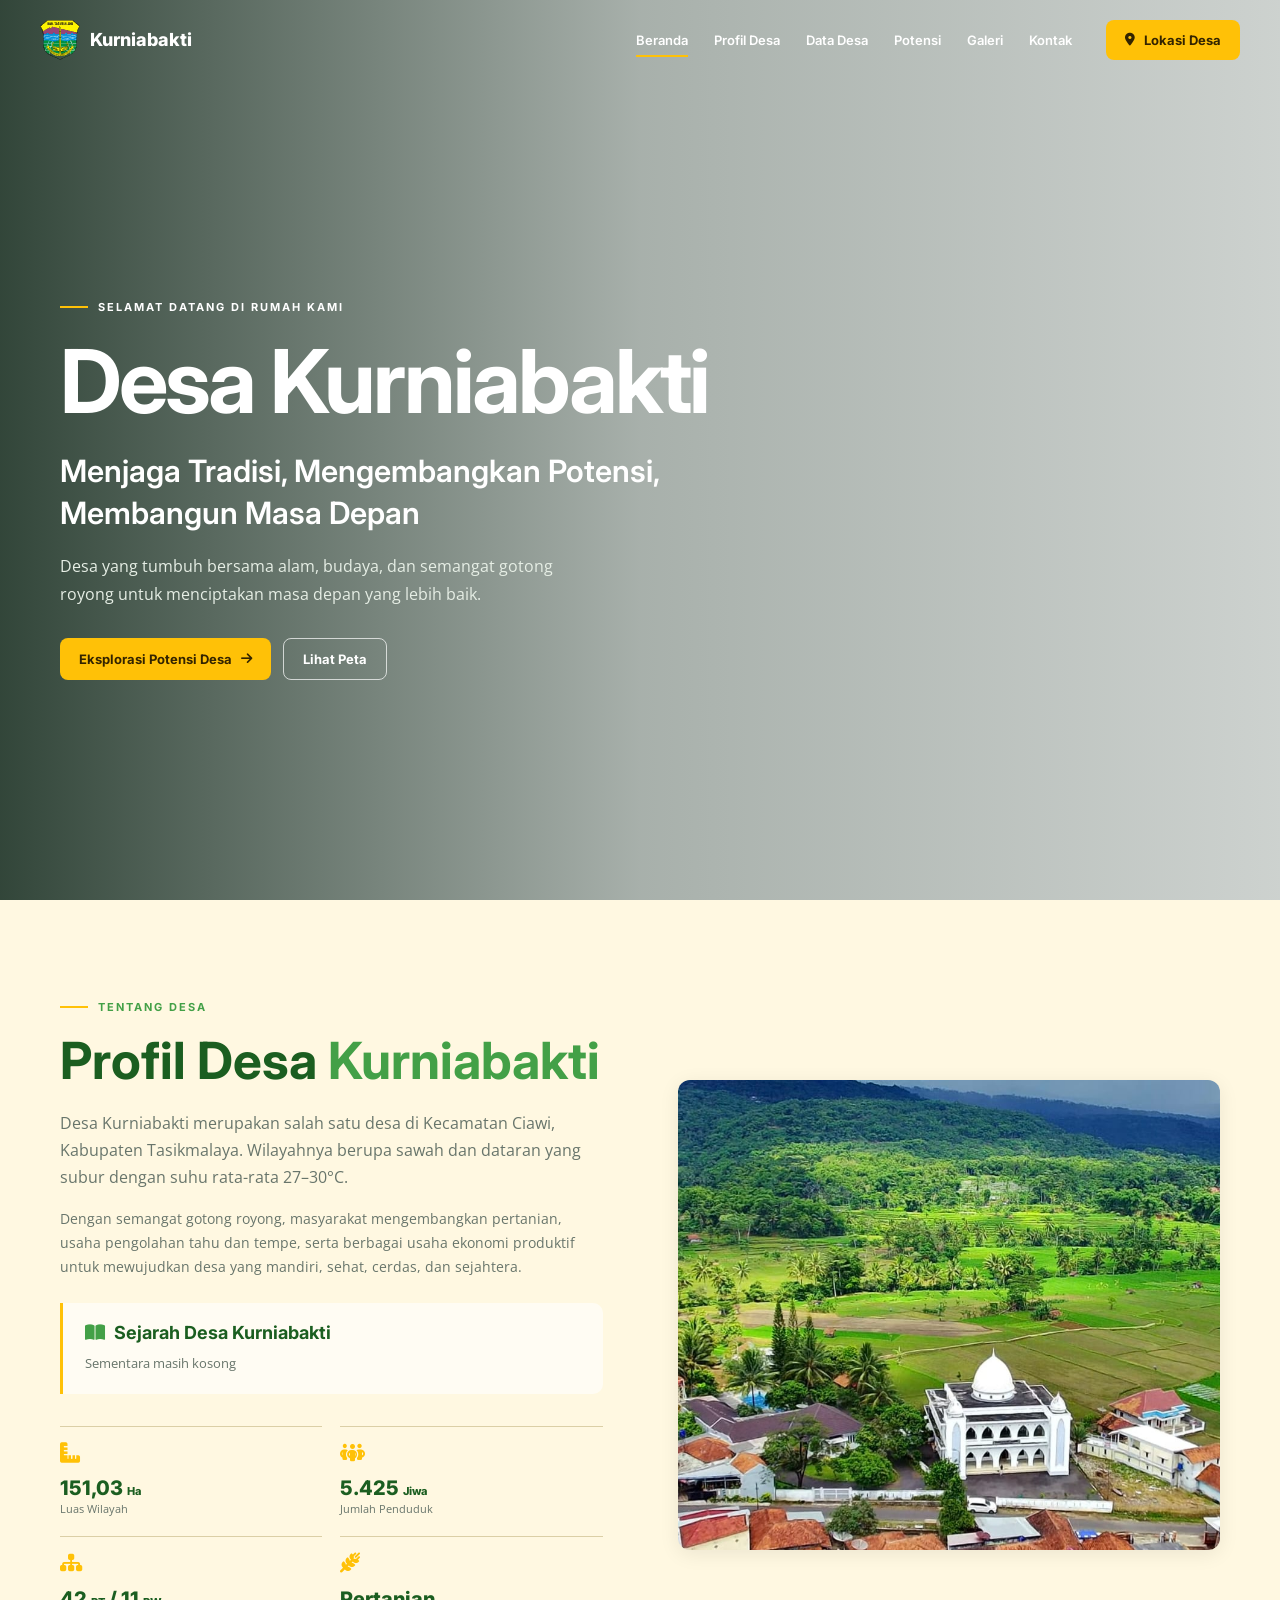
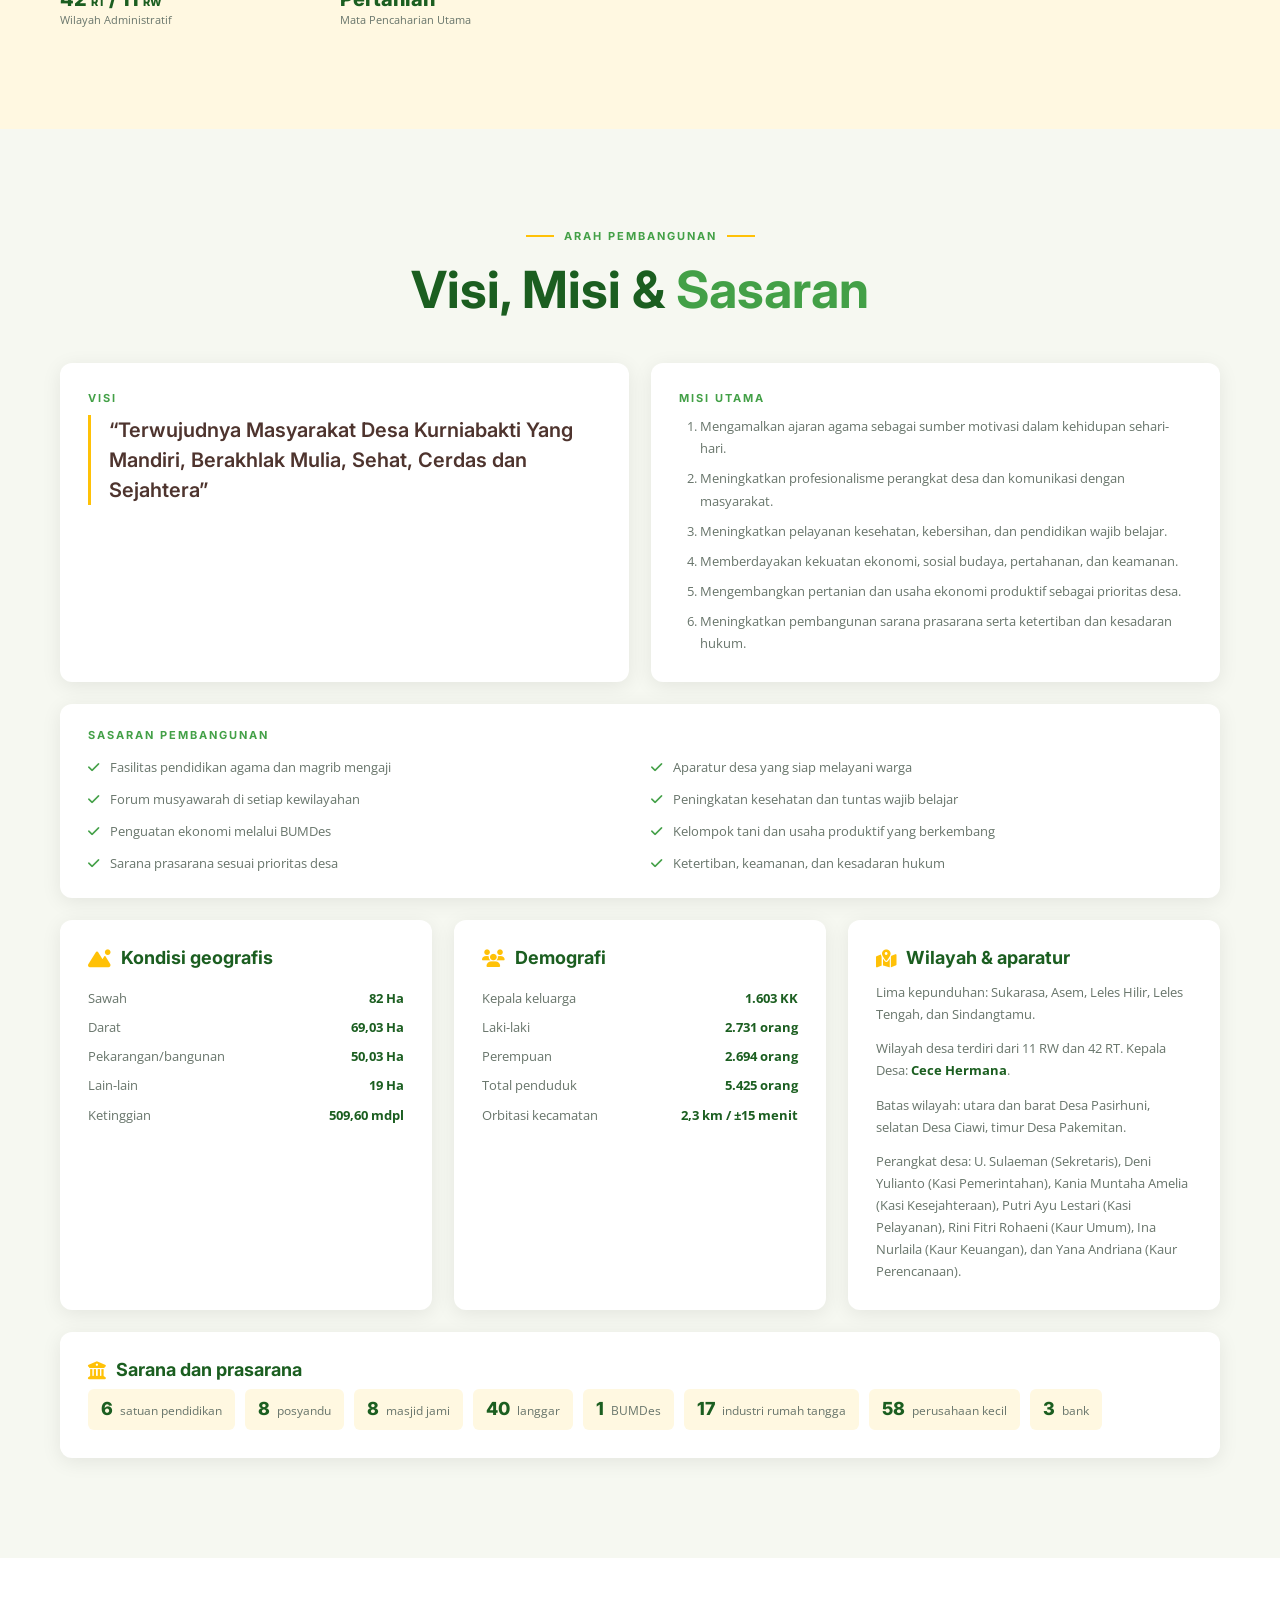
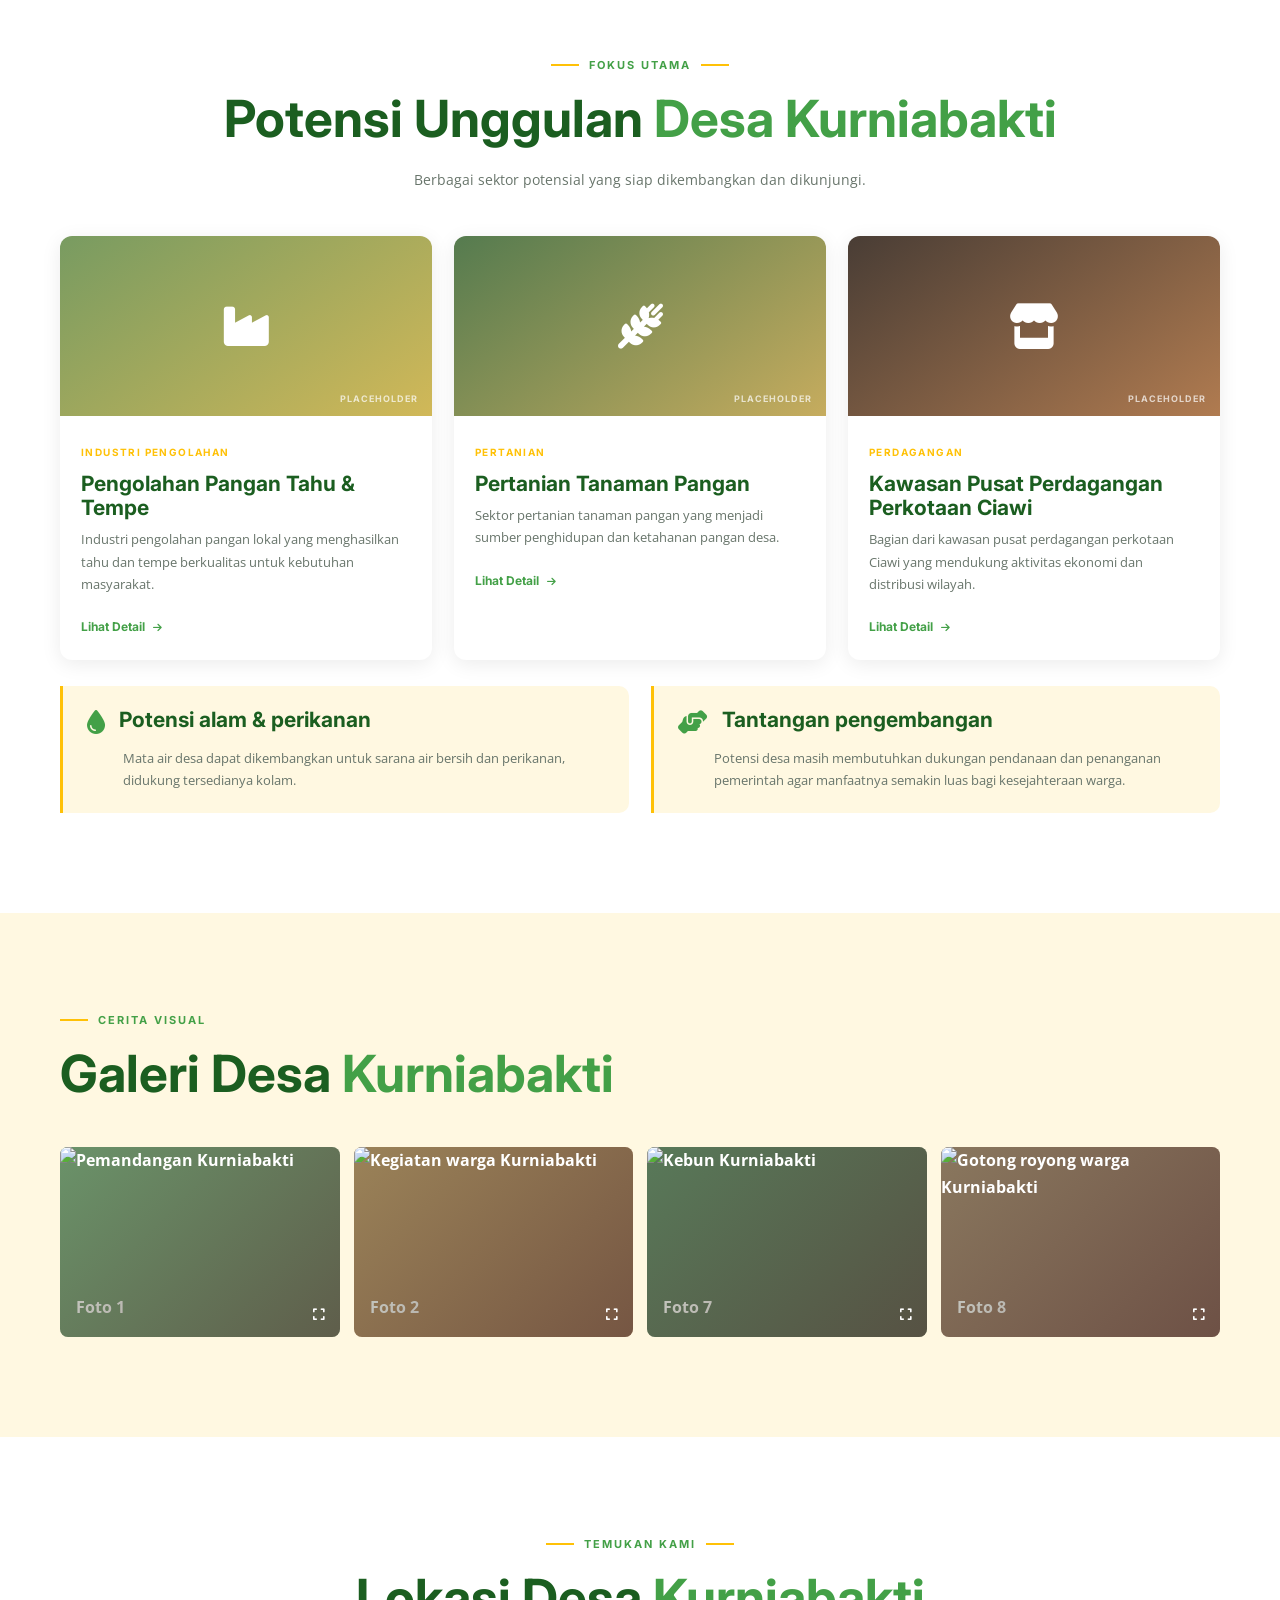
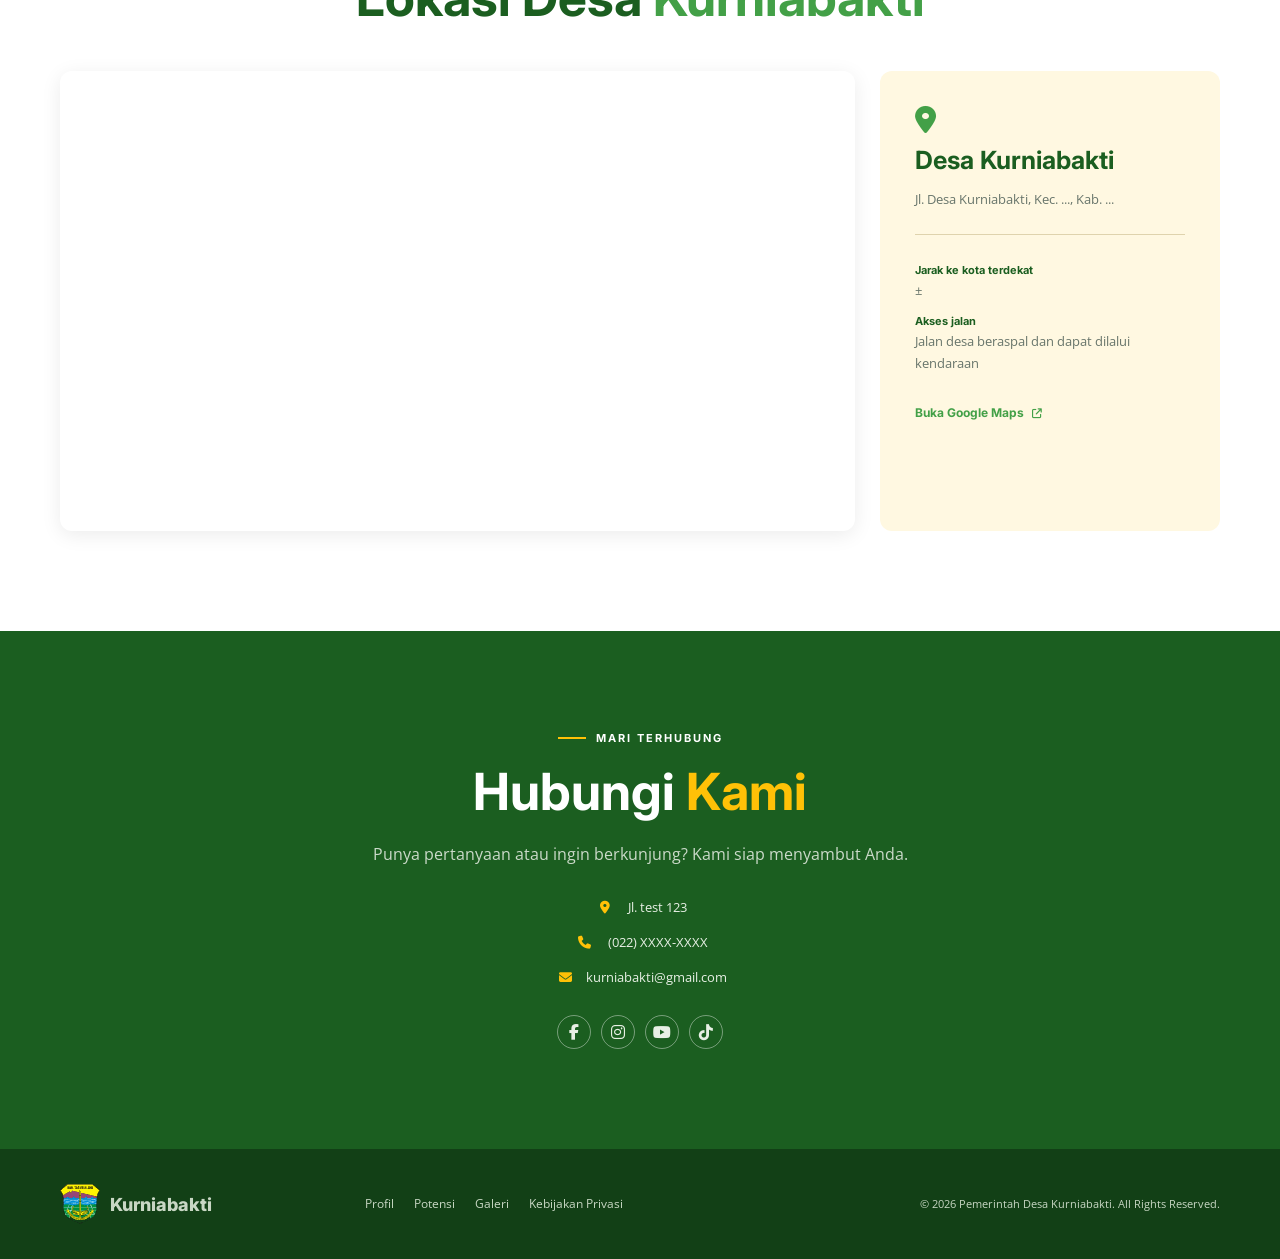
==== commit c0eaf51d: "gambar 2" ====
--- a/index.html
+++ b/index.html
@@ -115,12 +115,11 @@
               </div>
             </div>
           </div>
-          <div class="profile-image reveal">
-            <img
-              src="assets/img/pemandangan-2.jpeg"
-              alt="Pemandangan alam di samping sejarah Desa Kurniabakti"
-            />
-          </div>
+          <img
+            class="profile-photo reveal"
+            src="assets/img/pemandangan-2.jpeg"
+            alt="Pemandangan alam di samping sejarah Desa Kurniabakti"
+          />
         </div>
       </section>
 
--- a/css/style.css
+++ b/css/style.css
@@ -292,25 +292,21 @@
 .lead {
   font-size: 16px !important;
 }
-.profile-image,
+.profile-photo,
 .placeholder-photo {
   height: 470px;
   border-radius: 12px;
-  display: flex;
-  align-items: end;
-  padding: 22px;
+  display: block;
   background: linear-gradient(145deg, #759d6f, #c5ba83 52%, #537b5a);
   box-shadow: var(--shadow);
   position: relative;
   overflow: hidden;
 }
-.profile-image img {
+.profile-photo {
   width: 100%;
-  height: 100%;
-  display: block;
+  max-width: 100%;
   object-fit: cover;
   object-position: center;
-  border-radius: 12px;
 }
 .placeholder-photo:before {
   content: "PLACEHOLDER FOTO";
